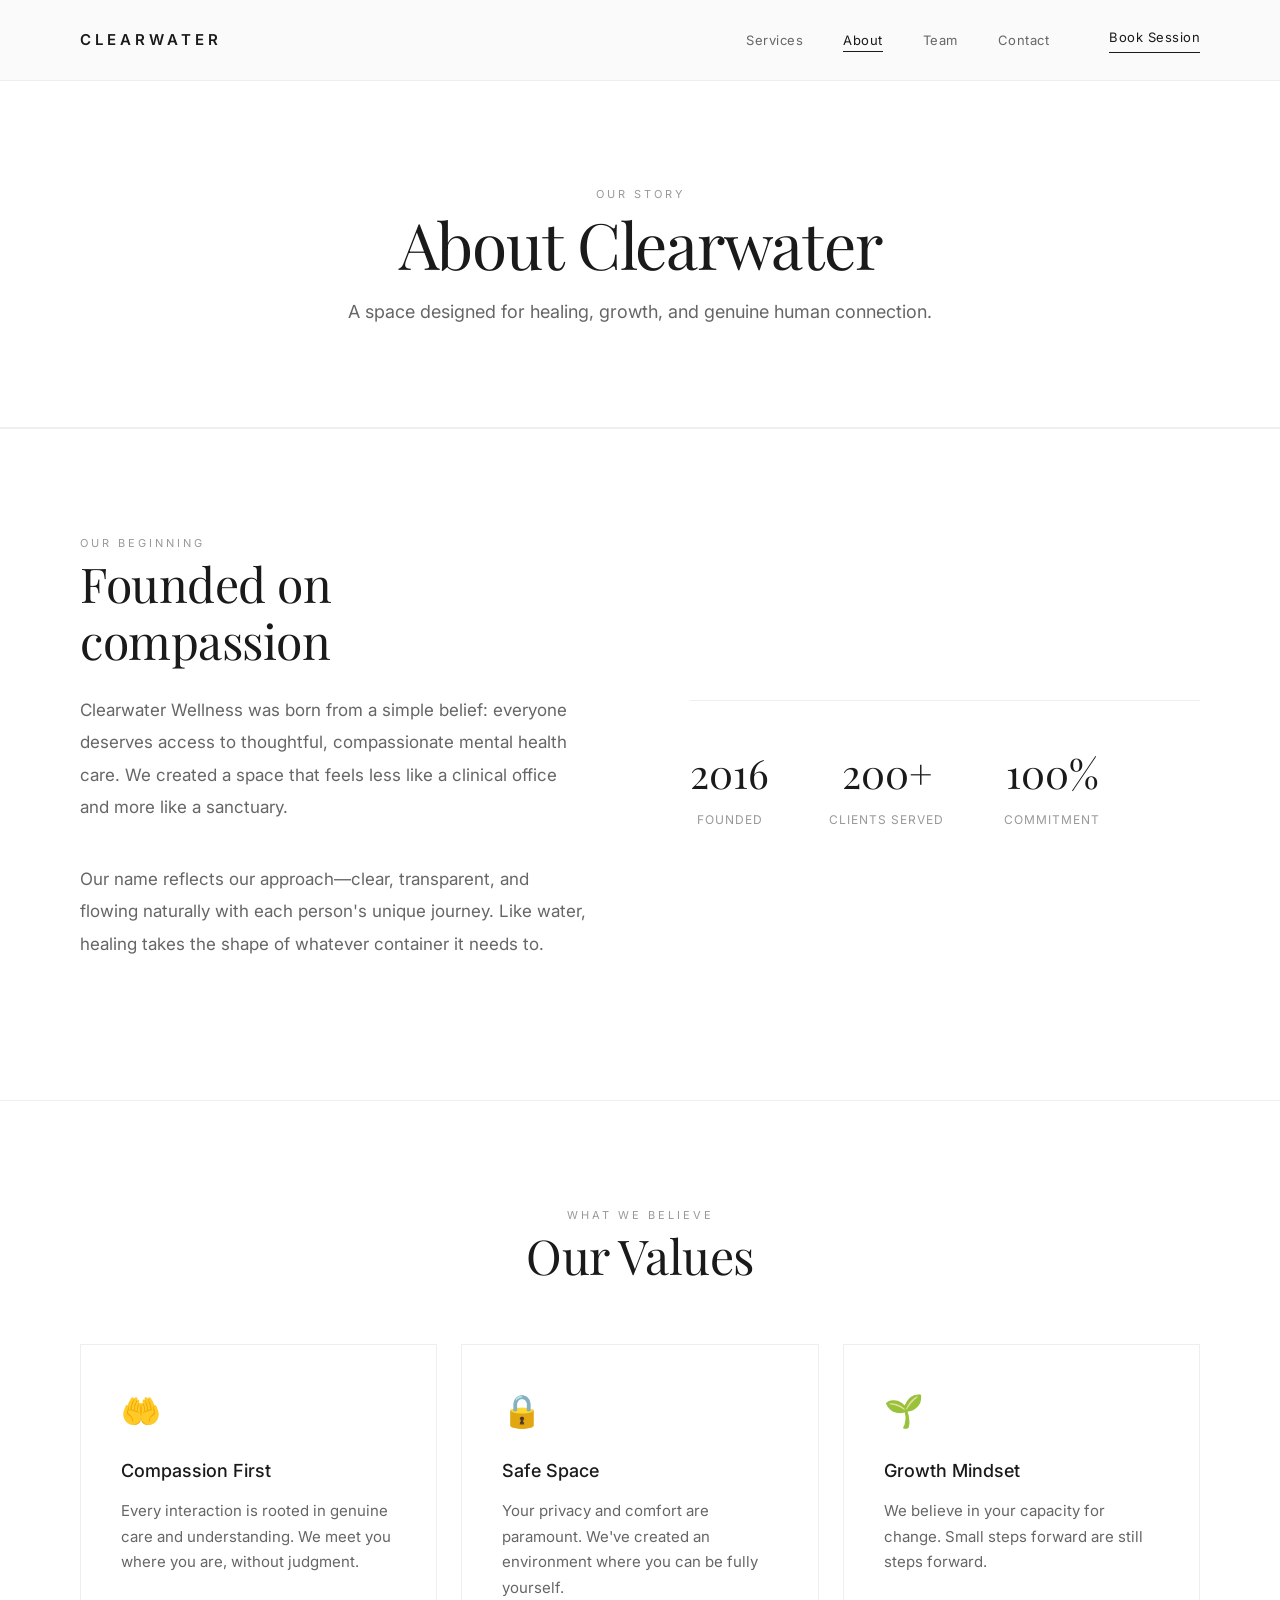
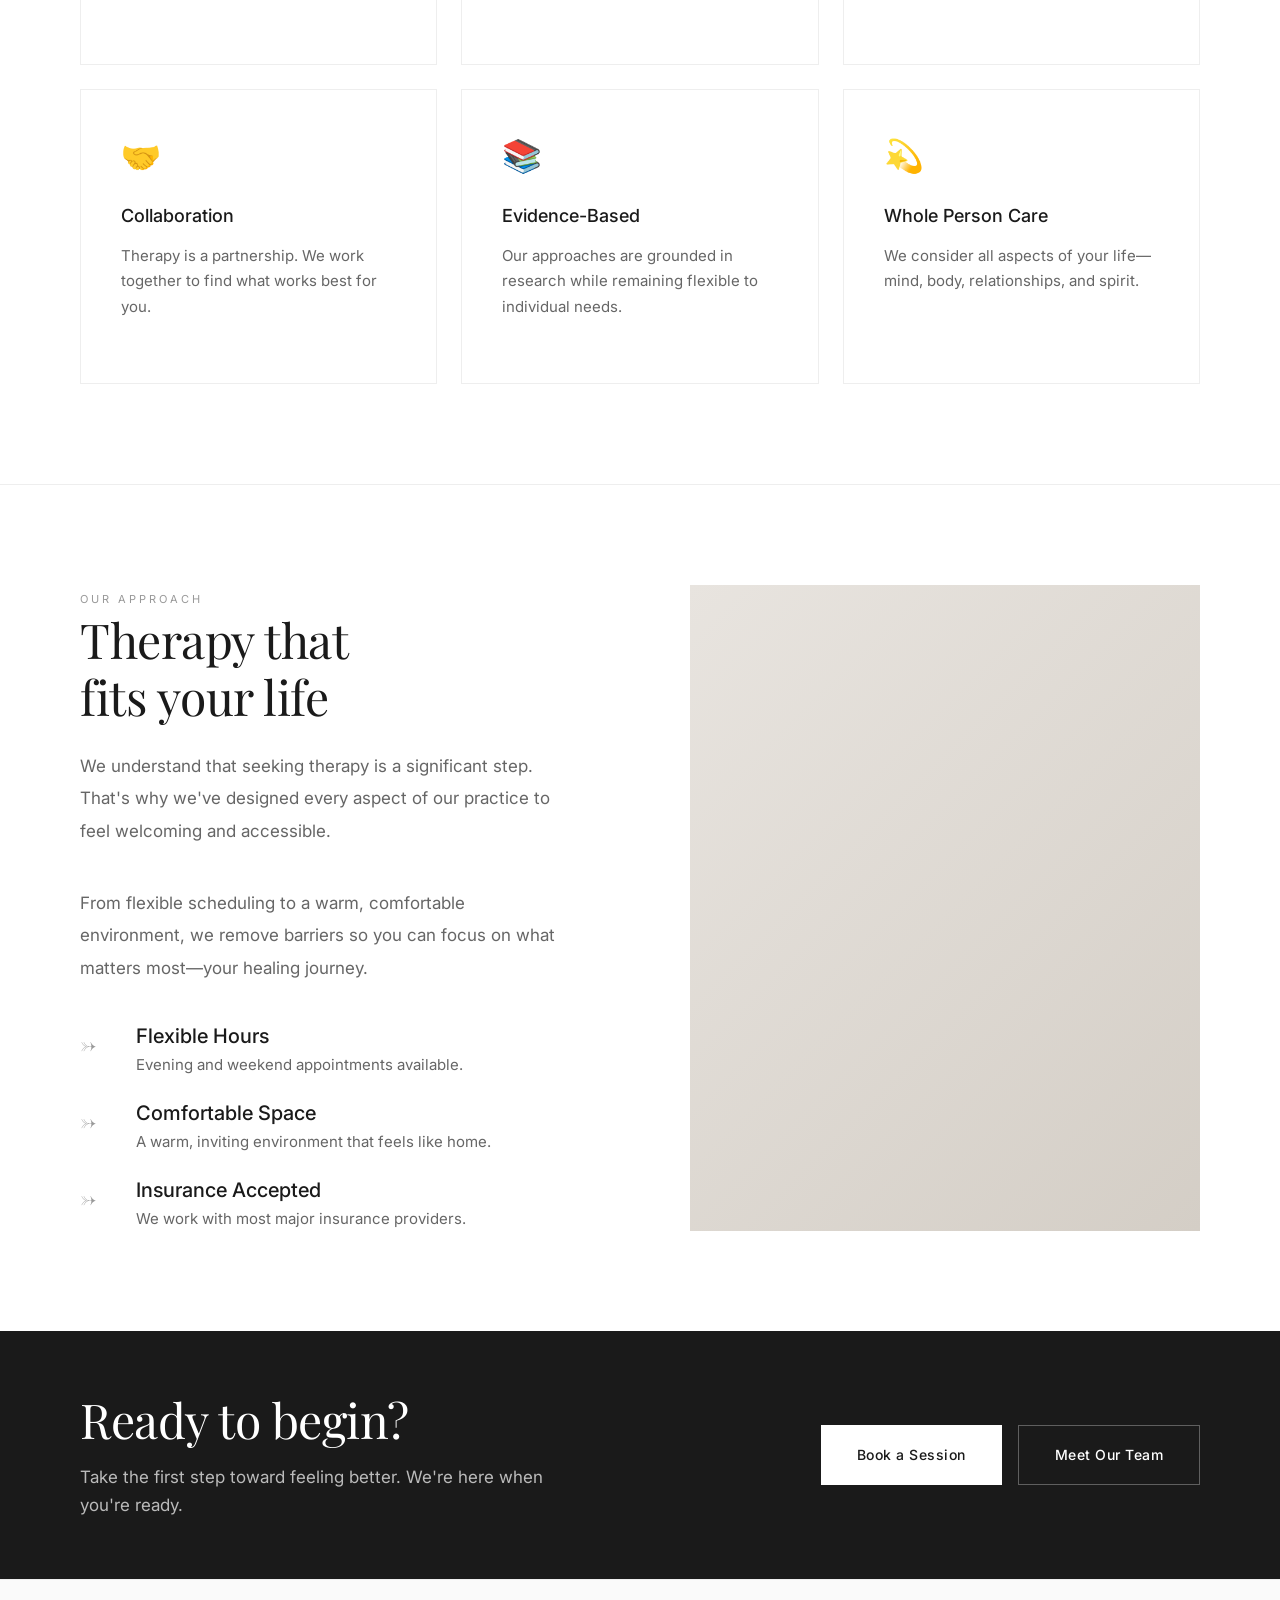
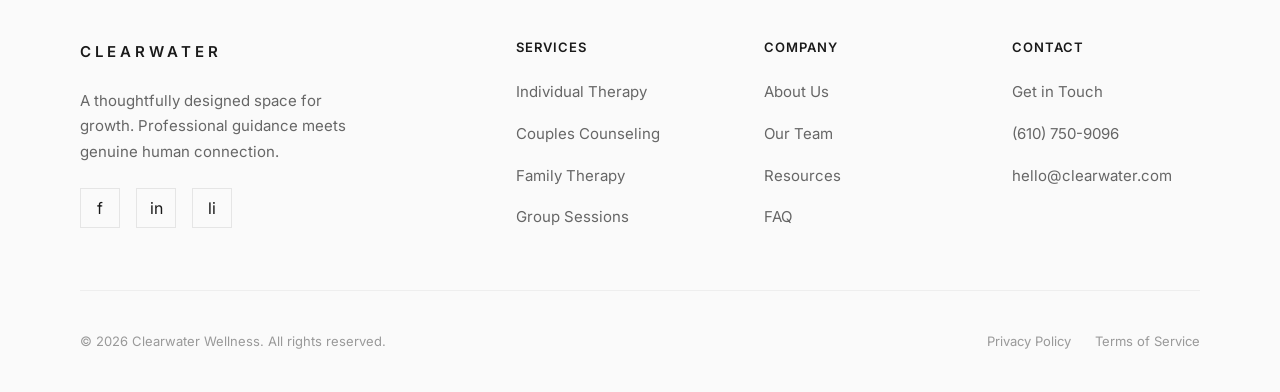
==== about.html @ aadef8de "Add files via upload" ====
<!DOCTYPE html>
<html lang="en">
<head>
  <meta charset="UTF-8">
  <meta name="viewport" content="width=device-width, initial-scale=1.0">
  <meta name="description" content="Learn about Clearwater Wellness - our philosophy, approach, and commitment to your wellbeing.">
  <title>About Us | Clearwater Wellness</title>
  
  <!-- Fonts -->
  <link rel="preconnect" href="https://fonts.googleapis.com">
  <link rel="preconnect" href="https://fonts.gstatic.com" crossorigin>
  <link href="https://fonts.googleapis.com/css2?family=Inter:wght@400;500;600&family=Playfair+Display:ital,wght@0,400;0,500;1,400&display=swap" rel="stylesheet">
  
  <!-- Styles -->
  <link rel="stylesheet" href="css/styles.css">
</head>
<body>
  <!-- Header -->
  <header class="header" id="header">
    <div class="container">
      <div class="header__inner">
        <a href="index.html" class="logo">Clearwater</a>
        
        <nav class="nav">
          <ul class="nav__list">
            <li><a href="services.html" class="nav__link">Services</a></li>
            <li><a href="about.html" class="nav__link nav__link--active">About</a></li>
            <li><a href="team.html" class="nav__link">Team</a></li>
            <li><a href="contact.html" class="nav__link">Contact</a></li>
          </ul>
          <a href="contact.html" class="nav__cta">Book Session</a>
        </nav>
        
        <button class="nav__toggle" id="navToggle" aria-label="Toggle menu">
          <span></span>
          <span></span>
          <span></span>
        </button>
      </div>
    </div>
  </header>

  <!-- Page Header -->
  <section class="page-header">
    <div class="container">
      <span class="page-header__tag">Our Story</span>
      <h1 class="page-header__title">About Clearwater</h1>
      <p class="page-header__text">A space designed for healing, growth, and genuine human connection.</p>
    </div>
  </section>

  <!-- Story Section -->
  <section class="intro section">
    <div class="container">
      <div class="intro__inner">
        <div class="intro__content">
          <span class="intro__tag">Our Beginning</span>
          <h2 class="intro__title">Founded on<br>compassion</h2>
          <p class="intro__text">Clearwater Wellness was born from a simple belief: everyone deserves access to thoughtful, compassionate mental health care. We created a space that feels less like a clinical office and more like a sanctuary.</p>
          <p class="intro__text">Our name reflects our approach—clear, transparent, and flowing naturally with each person's unique journey. Like water, healing takes the shape of whatever container it needs to.</p>
        </div>
        <div class="intro__stats">
          <div class="stat">
            <div class="stat__number">2016</div>
            <div class="stat__label">Founded</div>
          </div>
          <div class="stat">
            <div class="stat__number">200+</div>
            <div class="stat__label">Clients Served</div>
          </div>
          <div class="stat">
            <div class="stat__number">100%</div>
            <div class="stat__label">Commitment</div>
          </div>
        </div>
      </div>
    </div>
  </section>

  <!-- Values Section -->
  <section class="services section" style="background: white;">
    <div class="container">
      <div class="services__header">
        <span class="services__tag">What We Believe</span>
        <h2 class="services__title">Our Values</h2>
      </div>
      
      <div class="services__grid">
        <div class="service-card">
          <div class="service-card__icon">🤲</div>
          <h3 class="service-card__title">Compassion First</h3>
          <p class="service-card__text">Every interaction is rooted in genuine care and understanding. We meet you where you are, without judgment.</p>
        </div>
        
        <div class="service-card">
          <div class="service-card__icon">🔒</div>
          <h3 class="service-card__title">Safe Space</h3>
          <p class="service-card__text">Your privacy and comfort are paramount. We've created an environment where you can be fully yourself.</p>
        </div>
        
        <div class="service-card">
          <div class="service-card__icon">🌱</div>
          <h3 class="service-card__title">Growth Mindset</h3>
          <p class="service-card__text">We believe in your capacity for change. Small steps forward are still steps forward.</p>
        </div>
        
        <div class="service-card">
          <div class="service-card__icon">🤝</div>
          <h3 class="service-card__title">Collaboration</h3>
          <p class="service-card__text">Therapy is a partnership. We work together to find what works best for you.</p>
        </div>
        
        <div class="service-card">
          <div class="service-card__icon">📚</div>
          <h3 class="service-card__title">Evidence-Based</h3>
          <p class="service-card__text">Our approaches are grounded in research while remaining flexible to individual needs.</p>
        </div>
        
        <div class="service-card">
          <div class="service-card__icon">💫</div>
          <h3 class="service-card__title">Whole Person Care</h3>
          <p class="service-card__text">We consider all aspects of your life—mind, body, relationships, and spirit.</p>
        </div>
      </div>
    </div>
  </section>

  <!-- Approach Section -->
  <section class="approach section">
    <div class="container">
      <div class="approach__inner">
        <div class="approach__content">
          <span class="approach__tag">Our Approach</span>
          <h2 class="approach__title">Therapy that<br>fits your life</h2>
          <p class="approach__text">We understand that seeking therapy is a significant step. That's why we've designed every aspect of our practice to feel welcoming and accessible.</p>
          <p class="approach__text">From flexible scheduling to a warm, comfortable environment, we remove barriers so you can focus on what matters most—your healing journey.</p>
          
          <div class="approach__list">
            <div class="approach__item">
              <span class="approach__item-number">→</span>
              <div class="approach__item-content">
                <h4>Flexible Hours</h4>
                <p>Evening and weekend appointments available.</p>
              </div>
            </div>
            <div class="approach__item">
              <span class="approach__item-number">→</span>
              <div class="approach__item-content">
                <h4>Comfortable Space</h4>
                <p>A warm, inviting environment that feels like home.</p>
              </div>
            </div>
            <div class="approach__item">
              <span class="approach__item-number">→</span>
              <div class="approach__item-content">
                <h4>Insurance Accepted</h4>
                <p>We work with most major insurance providers.</p>
              </div>
            </div>
          </div>
        </div>
        <div class="approach__image"></div>
      </div>
    </div>
  </section>

  <!-- CTA Section -->
  <section class="cta section--sm">
    <div class="container">
      <div class="cta__inner">
        <div class="cta__content">
          <h2 class="cta__title">Ready to begin?</h2>
          <p class="cta__text">Take the first step toward feeling better. We're here when you're ready.</p>
        </div>
        <div class="cta__buttons">
          <a href="contact.html" class="btn btn--primary">Book a Session</a>
          <a href="team.html" class="btn btn--outline">Meet Our Team</a>
        </div>
      </div>
    </div>
  </section>

  <!-- Footer -->
  <footer class="footer">
    <div class="container">
      <div class="footer__inner">
        <div class="footer__brand">
          <div class="footer__logo">Clearwater</div>
          <p class="footer__desc">A thoughtfully designed space for growth. Professional guidance meets genuine human connection.</p>
          <div class="footer__social">
            <a href="#" aria-label="Facebook">f</a>
            <a href="#" aria-label="Instagram">in</a>
            <a href="#" aria-label="LinkedIn">li</a>
          </div>
        </div>
        
        <div class="footer__col">
          <h4>Services</h4>
          <ul class="footer__links">
            <li><a href="services.html">Individual Therapy</a></li>
            <li><a href="services.html">Couples Counseling</a></li>
            <li><a href="services.html">Family Therapy</a></li>
            <li><a href="services.html">Group Sessions</a></li>
          </ul>
        </div>
        
        <div class="footer__col">
          <h4>Company</h4>
          <ul class="footer__links">
            <li><a href="about.html">About Us</a></li>
            <li><a href="team.html">Our Team</a></li>
            <li><a href="#">Resources</a></li>
            <li><a href="#">FAQ</a></li>
          </ul>
        </div>
        
        <div class="footer__col">
          <h4>Contact</h4>
          <ul class="footer__links">
            <li><a href="contact.html">Get in Touch</a></li>
            <li><a href="tel:6107509096">(610) 750-9096</a></li>
            <li><a href="mailto:hello@clearwater.com">hello@clearwater.com</a></li>
          </ul>
        </div>
      </div>
      
      <div class="footer__bottom">
        <p class="footer__copy">&copy; 2026 Clearwater Wellness. All rights reserved.</p>
        <div class="footer__legal">
          <a href="#">Privacy Policy</a>
          <a href="#">Terms of Service</a>
        </div>
      </div>
    </div>
  </footer>

  <script src="js/main.js"></script>
</body>
</html>
---- css/styles.css ----
/* =============================================
   CLEARWATER WELLNESS - Minimal Editorial Theme
   ============================================= */

/* CSS Variables */
:root {
  --color-bg: #fafafa;
  --color-bg-alt: #f5f5f5;
  --color-text: #1a1a1a;
  --color-text-light: #666666;
  --color-text-muted: #999999;
  --color-accent: #1a1a1a;
  --color-border: #e5e5e5;
  --color-border-light: #eeeeee;
  
  --font-primary: 'Inter', system-ui, -apple-system, sans-serif;
  --font-display: 'Playfair Display', Georgia, serif;
  
  --spacing-xs: 8px;
  --spacing-sm: 16px;
  --spacing-md: 24px;
  --spacing-lg: 40px;
  --spacing-xl: 60px;
  --spacing-2xl: 100px;
  
  --max-width: 1200px;
  --transition: 0.3s ease;
}

/* Reset & Base */
*, *::before, *::after {
  margin: 0;
  padding: 0;
  box-sizing: border-box;
}

html {
  scroll-behavior: smooth;
  font-size: 16px;
}

body {
  font-family: var(--font-primary);
  background-color: var(--color-bg);
  color: var(--color-text);
  line-height: 1.6;
  -webkit-font-smoothing: antialiased;
  -moz-osx-font-smoothing: grayscale;
}

img {
  max-width: 100%;
  height: auto;
  display: block;
}

a {
  color: inherit;
  text-decoration: none;
}

button {
  font-family: inherit;
  cursor: pointer;
  border: none;
  background: none;
}

ul, ol {
  list-style: none;
}

/* Typography */
h1, h2, h3, h4, h5, h6 {
  font-family: var(--font-display);
  font-weight: 400;
  line-height: 1.2;
}

h1 {
  font-size: clamp(2.5rem, 5vw, 4rem);
  letter-spacing: -0.02em;
}

h2 {
  font-size: clamp(2rem, 4vw, 3rem);
  letter-spacing: -0.01em;
}

h3 {
  font-size: clamp(1.5rem, 3vw, 2rem);
}

h4 {
  font-size: 1.25rem;
}

p {
  color: var(--color-text-light);
}

.text-muted {
  color: var(--color-text-muted);
}

.text-accent {
  font-style: italic;
}

/* Layout */
.container {
  width: 100%;
  max-width: var(--max-width);
  margin: 0 auto;
  padding: 0 var(--spacing-lg);
}

.section {
  padding: var(--spacing-2xl) 0;
}

.section--sm {
  padding: var(--spacing-xl) 0;
}

/* =============================================
   HEADER & NAVIGATION
   ============================================= */
.header {
  position: fixed;
  top: 0;
  left: 0;
  right: 0;
  z-index: 1000;
  background: var(--color-bg);
  border-bottom: 1px solid var(--color-border-light);
  transition: var(--transition);
}

.header--scrolled {
  box-shadow: 0 2px 20px rgba(0, 0, 0, 0.05);
}

.header__inner {
  display: flex;
  align-items: center;
  justify-content: space-between;
  height: 80px;
}

.logo {
  font-size: 15px;
  font-weight: 600;
  letter-spacing: 4px;
  text-transform: uppercase;
  color: var(--color-text);
}

.nav {
  display: flex;
  align-items: center;
  gap: var(--spacing-xl);
}

.nav__list {
  display: flex;
  gap: var(--spacing-lg);
}

.nav__link {
  font-size: 13px;
  color: var(--color-text-light);
  letter-spacing: 0.5px;
  transition: var(--transition);
  position: relative;
}

.nav__link::after {
  content: '';
  position: absolute;
  bottom: -4px;
  left: 0;
  width: 0;
  height: 1px;
  background: var(--color-text);
  transition: var(--transition);
}

.nav__link:hover,
.nav__link--active {
  color: var(--color-text);
}

.nav__link:hover::after,
.nav__link--active::after {
  width: 100%;
}

.nav__cta {
  font-size: 13px;
  color: var(--color-text);
  letter-spacing: 0.5px;
  padding-bottom: 4px;
  border-bottom: 1px solid var(--color-text);
  transition: var(--transition);
}

.nav__cta:hover {
  opacity: 0.7;
}

/* Mobile Menu Toggle */
.nav__toggle {
  display: none;
  flex-direction: column;
  gap: 5px;
  padding: 10px;
  margin-right: -10px;
}

.nav__toggle span {
  width: 24px;
  height: 1.5px;
  background: var(--color-text);
  transition: var(--transition);
}

/* =============================================
   HERO SECTION
   ============================================= */
.hero {
  min-height: 100vh;
  display: flex;
  align-items: center;
  padding-top: 80px;
}

.hero__inner {
  display: grid;
  grid-template-columns: 1fr 1fr;
  gap: var(--spacing-xl);
  align-items: center;
}

.hero__content {
  max-width: 540px;
}

.hero__tag {
  display: inline-block;
  font-size: 11px;
  letter-spacing: 3px;
  color: var(--color-text-muted);
  text-transform: uppercase;
  margin-bottom: var(--spacing-md);
}

.hero__title {
  margin-bottom: var(--spacing-md);
}

.hero__text {
  font-size: 17px;
  line-height: 1.8;
  margin-bottom: var(--spacing-lg);
}

.hero__cta {
  display: inline-flex;
  align-items: center;
  gap: 15px;
  font-size: 14px;
  color: var(--color-text);
  letter-spacing: 0.5px;
  transition: var(--transition);
}

.hero__cta:hover {
  gap: 20px;
}

.hero__cta-arrow {
  width: 50px;
  height: 50px;
  border: 1px solid var(--color-border);
  border-radius: 50%;
  display: flex;
  align-items: center;
  justify-content: center;
  font-size: 18px;
  transition: var(--transition);
}

.hero__cta:hover .hero__cta-arrow {
  background: var(--color-text);
  color: white;
  border-color: var(--color-text);
}

.hero__image {
  position: relative;
  height: 600px;
  background: linear-gradient(135deg, #e8e4df 0%, #d4cec6 100%);
  overflow: hidden;
}

.hero__image img {
  width: 100%;
  height: 100%;
  object-fit: cover;
}

.hero__image-placeholder {
  width: 100%;
  height: 100%;
  display: flex;
  align-items: center;
  justify-content: center;
  color: var(--color-text-muted);
  font-size: 14px;
}

/* =============================================
   INTRO SECTION
   ============================================= */
.intro {
  background: white;
  border-top: 1px solid var(--color-border-light);
  border-bottom: 1px solid var(--color-border-light);
}

.intro__inner {
  display: grid;
  grid-template-columns: 1fr 1fr;
  gap: var(--spacing-2xl);
  align-items: center;
}

.intro__tag {
  font-size: 11px;
  letter-spacing: 3px;
  color: var(--color-text-muted);
  text-transform: uppercase;
  margin-bottom: var(--spacing-md);
}

.intro__title {
  margin-bottom: var(--spacing-md);
}

.intro__text {
  font-size: 17px;
  line-height: 1.9;
  margin-bottom: var(--spacing-lg);
}

.intro__stats {
  display: flex;
  gap: var(--spacing-xl);
  padding-top: var(--spacing-lg);
  border-top: 1px solid var(--color-border-light);
}

.stat {
  text-align: center;
}

.stat__number {
  font-family: var(--font-display);
  font-size: 2.5rem;
  color: var(--color-text);
  margin-bottom: 5px;
}

.stat__label {
  font-size: 12px;
  color: var(--color-text-muted);
  letter-spacing: 1px;
  text-transform: uppercase;
}

/* =============================================
   SERVICES SECTION
   ============================================= */
.services {
  background: var(--color-bg);
}

.services__header {
  text-align: center;
  max-width: 600px;
  margin: 0 auto var(--spacing-xl);
}

.services__tag {
  font-size: 11px;
  letter-spacing: 3px;
  color: var(--color-text-muted);
  text-transform: uppercase;
  margin-bottom: var(--spacing-sm);
}

.services__title {
  margin-bottom: var(--spacing-sm);
}

.services__grid {
  display: grid;
  grid-template-columns: repeat(3, 1fr);
  gap: var(--spacing-md);
}

.service-card {
  background: white;
  padding: var(--spacing-lg);
  border: 1px solid var(--color-border-light);
  transition: var(--transition);
}

.service-card:hover {
  border-color: var(--color-text);
}

.service-card__icon {
  font-size: 2rem;
  margin-bottom: var(--spacing-md);
}

.service-card__title {
  font-family: var(--font-primary);
  font-size: 18px;
  font-weight: 500;
  margin-bottom: var(--spacing-sm);
}

.service-card__text {
  font-size: 15px;
  line-height: 1.7;
  margin-bottom: var(--spacing-md);
}

.service-card__link {
  font-size: 13px;
  color: var(--color-text);
  letter-spacing: 0.5px;
  display: inline-flex;
  align-items: center;
  gap: 8px;
  transition: var(--transition);
}

.service-card__link:hover {
  gap: 12px;
}

/* =============================================
   APPROACH SECTION
   ============================================= */
.approach {
  background: white;
  border-top: 1px solid var(--color-border-light);
}

.approach__inner {
  display: grid;
  grid-template-columns: 1fr 1fr;
  gap: var(--spacing-2xl);
}

.approach__content {
  max-width: 480px;
}

.approach__tag {
  font-size: 11px;
  letter-spacing: 3px;
  color: var(--color-text-muted);
  text-transform: uppercase;
  margin-bottom: var(--spacing-md);
}

.approach__title {
  margin-bottom: var(--spacing-md);
}

.approach__text {
  font-size: 17px;
  line-height: 1.9;
  margin-bottom: var(--spacing-lg);
}

.approach__list {
  display: flex;
  flex-direction: column;
  gap: var(--spacing-md);
}

.approach__item {
  display: flex;
  align-items: flex-start;
  gap: var(--spacing-sm);
}

.approach__item-number {
  font-family: var(--font-display);
  font-size: 1.5rem;
  color: var(--color-text-muted);
  min-width: 40px;
}

.approach__item-content h4 {
  font-family: var(--font-primary);
  font-weight: 500;
  margin-bottom: 5px;
}

.approach__item-content p {
  font-size: 15px;
}

.approach__image {
  background: linear-gradient(135deg, #e8e4df 0%, #d4cec6 100%);
  min-height: 500px;
}

/* =============================================
   CTA SECTION
   ============================================= */
.cta {
  background: var(--color-text);
  color: white;
}

.cta__inner {
  display: flex;
  align-items: center;
  justify-content: space-between;
  gap: var(--spacing-xl);
}

.cta__content {
  max-width: 500px;
}

.cta__title {
  color: white;
  margin-bottom: var(--spacing-sm);
}

.cta__text {
  color: rgba(255, 255, 255, 0.7);
  font-size: 17px;
}

.cta__buttons {
  display: flex;
  gap: var(--spacing-sm);
}

.btn {
  display: inline-flex;
  align-items: center;
  justify-content: center;
  padding: 18px 36px;
  font-size: 14px;
  font-weight: 500;
  letter-spacing: 0.5px;
  border-radius: 0;
  transition: var(--transition);
}

.btn--primary {
  background: white;
  color: var(--color-text);
}

.btn--primary:hover {
  background: rgba(255, 255, 255, 0.9);
}

.btn--outline {
  background: transparent;
  color: white;
  border: 1px solid rgba(255, 255, 255, 0.3);
}

.btn--outline:hover {
  border-color: white;
}

/* =============================================
   FOOTER
   ============================================= */
.footer {
  background: var(--color-bg);
  border-top: 1px solid var(--color-border-light);
  padding: var(--spacing-xl) 0 var(--spacing-lg);
}

.footer__inner {
  display: grid;
  grid-template-columns: 2fr 1fr 1fr 1fr;
  gap: var(--spacing-xl);
  margin-bottom: var(--spacing-xl);
}

.footer__brand {
  max-width: 280px;
}

.footer__logo {
  font-size: 15px;
  font-weight: 600;
  letter-spacing: 4px;
  text-transform: uppercase;
  margin-bottom: var(--spacing-md);
}

.footer__desc {
  font-size: 15px;
  line-height: 1.7;
  margin-bottom: var(--spacing-md);
}

.footer__social {
  display: flex;
  gap: var(--spacing-sm);
}

.footer__social a {
  width: 40px;
  height: 40px;
  border: 1px solid var(--color-border);
  display: flex;
  align-items: center;
  justify-content: center;
  transition: var(--transition);
}

.footer__social a:hover {
  background: var(--color-text);
  color: white;
  border-color: var(--color-text);
}

.footer__col h4 {
  font-family: var(--font-primary);
  font-size: 13px;
  font-weight: 600;
  letter-spacing: 1px;
  text-transform: uppercase;
  margin-bottom: var(--spacing-md);
}

.footer__links {
  display: flex;
  flex-direction: column;
  gap: var(--spacing-sm);
}

.footer__links a {
  font-size: 15px;
  color: var(--color-text-light);
  transition: var(--transition);
}

.footer__links a:hover {
  color: var(--color-text);
}

.footer__bottom {
  display: flex;
  justify-content: space-between;
  align-items: center;
  padding-top: var(--spacing-lg);
  border-top: 1px solid var(--color-border-light);
}

.footer__copy {
  font-size: 13px;
  color: var(--color-text-muted);
}

.footer__legal {
  display: flex;
  gap: var(--spacing-md);
}

.footer__legal a {
  font-size: 13px;
  color: var(--color-text-muted);
  transition: var(--transition);
}

.footer__legal a:hover {
  color: var(--color-text);
}

/* =============================================
   PAGE HEADERS
   ============================================= */
.page-header {
  padding: 180px 0 var(--spacing-2xl);
  text-align: center;
  background: white;
  border-bottom: 1px solid var(--color-border-light);
}

.page-header__tag {
  font-size: 11px;
  letter-spacing: 3px;
  color: var(--color-text-muted);
  text-transform: uppercase;
  margin-bottom: var(--spacing-sm);
}

.page-header__title {
  margin-bottom: var(--spacing-sm);
}

.page-header__text {
  font-size: 18px;
  max-width: 600px;
  margin: 0 auto;
}

/* =============================================
   TEAM GRID
   ============================================= */
.team-grid {
  display: grid;
  grid-template-columns: repeat(3, 1fr);
  gap: var(--spacing-lg);
}

.team-card {
  text-align: center;
}

.team-card__image {
  aspect-ratio: 3/4;
  background: linear-gradient(135deg, #e8e4df 0%, #d4cec6 100%);
  margin-bottom: var(--spacing-md);
  overflow: hidden;
}

.team-card__image img {
  width: 100%;
  height: 100%;
  object-fit: cover;
}

.team-card__name {
  font-family: var(--font-display);
  font-size: 1.5rem;
  margin-bottom: 5px;
}

.team-card__role {
  font-size: 14px;
  color: var(--color-text-muted);
  margin-bottom: var(--spacing-sm);
}

.team-card__text {
  font-size: 15px;
  line-height: 1.7;
}

/* =============================================
   CONTACT FORM
   ============================================= */
.contact-grid {
  display: grid;
  grid-template-columns: 1fr 1fr;
  gap: var(--spacing-2xl);
}

.contact-info {
  padding-right: var(--spacing-xl);
}

.contact-info__title {
  margin-bottom: var(--spacing-md);
}

.contact-info__text {
  font-size: 17px;
  line-height: 1.8;
  margin-bottom: var(--spacing-xl);
}

.contact-info__item {
  display: flex;
  align-items: flex-start;
  gap: var(--spacing-sm);
  margin-bottom: var(--spacing-md);
}

.contact-info__icon {
  font-size: 1.25rem;
  min-width: 30px;
}

.contact-info__content h4 {
  font-family: var(--font-primary);
  font-weight: 500;
  margin-bottom: 3px;
}

.contact-info__content p {
  font-size: 15px;
}

.contact-form {
  background: white;
  padding: var(--spacing-xl);
  border: 1px solid var(--color-border-light);
}

.form-group {
  margin-bottom: var(--spacing-md);
}

.form-group label {
  display: block;
  font-size: 13px;
  font-weight: 500;
  letter-spacing: 0.5px;
  margin-bottom: var(--spacing-xs);
}

.form-group input,
.form-group textarea,
.form-group select {
  width: 100%;
  padding: 15px;
  font-family: inherit;
  font-size: 15px;
  border: 1px solid var(--color-border);
  background: var(--color-bg);
  transition: var(--transition);
}

.form-group input:focus,
.form-group textarea:focus,
.form-group select:focus {
  outline: none;
  border-color: var(--color-text);
}

.form-group textarea {
  min-height: 150px;
  resize: vertical;
}

.form-submit {
  width: 100%;
  padding: 18px;
  background: var(--color-text);
  color: white;
  font-size: 14px;
  font-weight: 500;
  letter-spacing: 0.5px;
  border: none;
  cursor: pointer;
  transition: var(--transition);
}

.form-submit:hover {
  opacity: 0.9;
}

/* =============================================
   RESPONSIVE
   ============================================= */
@media (max-width: 1024px) {
  .hero__inner {
    grid-template-columns: 1fr;
    gap: var(--spacing-xl);
  }
  
  .hero__image {
    height: 400px;
  }
  
  .intro__inner,
  .approach__inner,
  .contact-grid {
    grid-template-columns: 1fr;
    gap: var(--spacing-xl);
  }
  
  .services__grid {
    grid-template-columns: repeat(2, 1fr);
  }
  
  .team-grid {
    grid-template-columns: repeat(2, 1fr);
  }
  
  .footer__inner {
    grid-template-columns: 1fr 1fr;
    gap: var(--spacing-lg);
  }
}

@media (max-width: 768px) {
  :root {
    --spacing-xl: 40px;
    --spacing-2xl: 60px;
  }
  
  .nav__list,
  .nav__cta {
    display: none;
  }
  
  .nav__toggle {
    display: flex;
  }
  
  .hero {
    min-height: auto;
    padding: 120px 0 var(--spacing-xl);
  }
  
  .services__grid,
  .team-grid {
    grid-template-columns: 1fr;
  }
  
  .cta__inner {
    flex-direction: column;
    text-align: center;
  }
  
  .footer__inner {
    grid-template-columns: 1fr;
  }
  
  .footer__bottom {
    flex-direction: column;
    gap: var(--spacing-sm);
    text-align: center;
  }
}

/* =============================================
   ANIMATIONS
   ============================================= */
@keyframes fadeInUp {
  from {
    opacity: 0;
    transform: translateY(30px);
  }
  to {
    opacity: 1;
    transform: translateY(0);
  }
}

.animate-in {
  animation: fadeInUp 0.6s ease forwards;
}

.animate-delay-1 { animation-delay: 0.1s; }
.animate-delay-2 { animation-delay: 0.2s; }
.animate-delay-3 { animation-delay: 0.3s; }
.animate-delay-4 { animation-delay: 0.4s; }
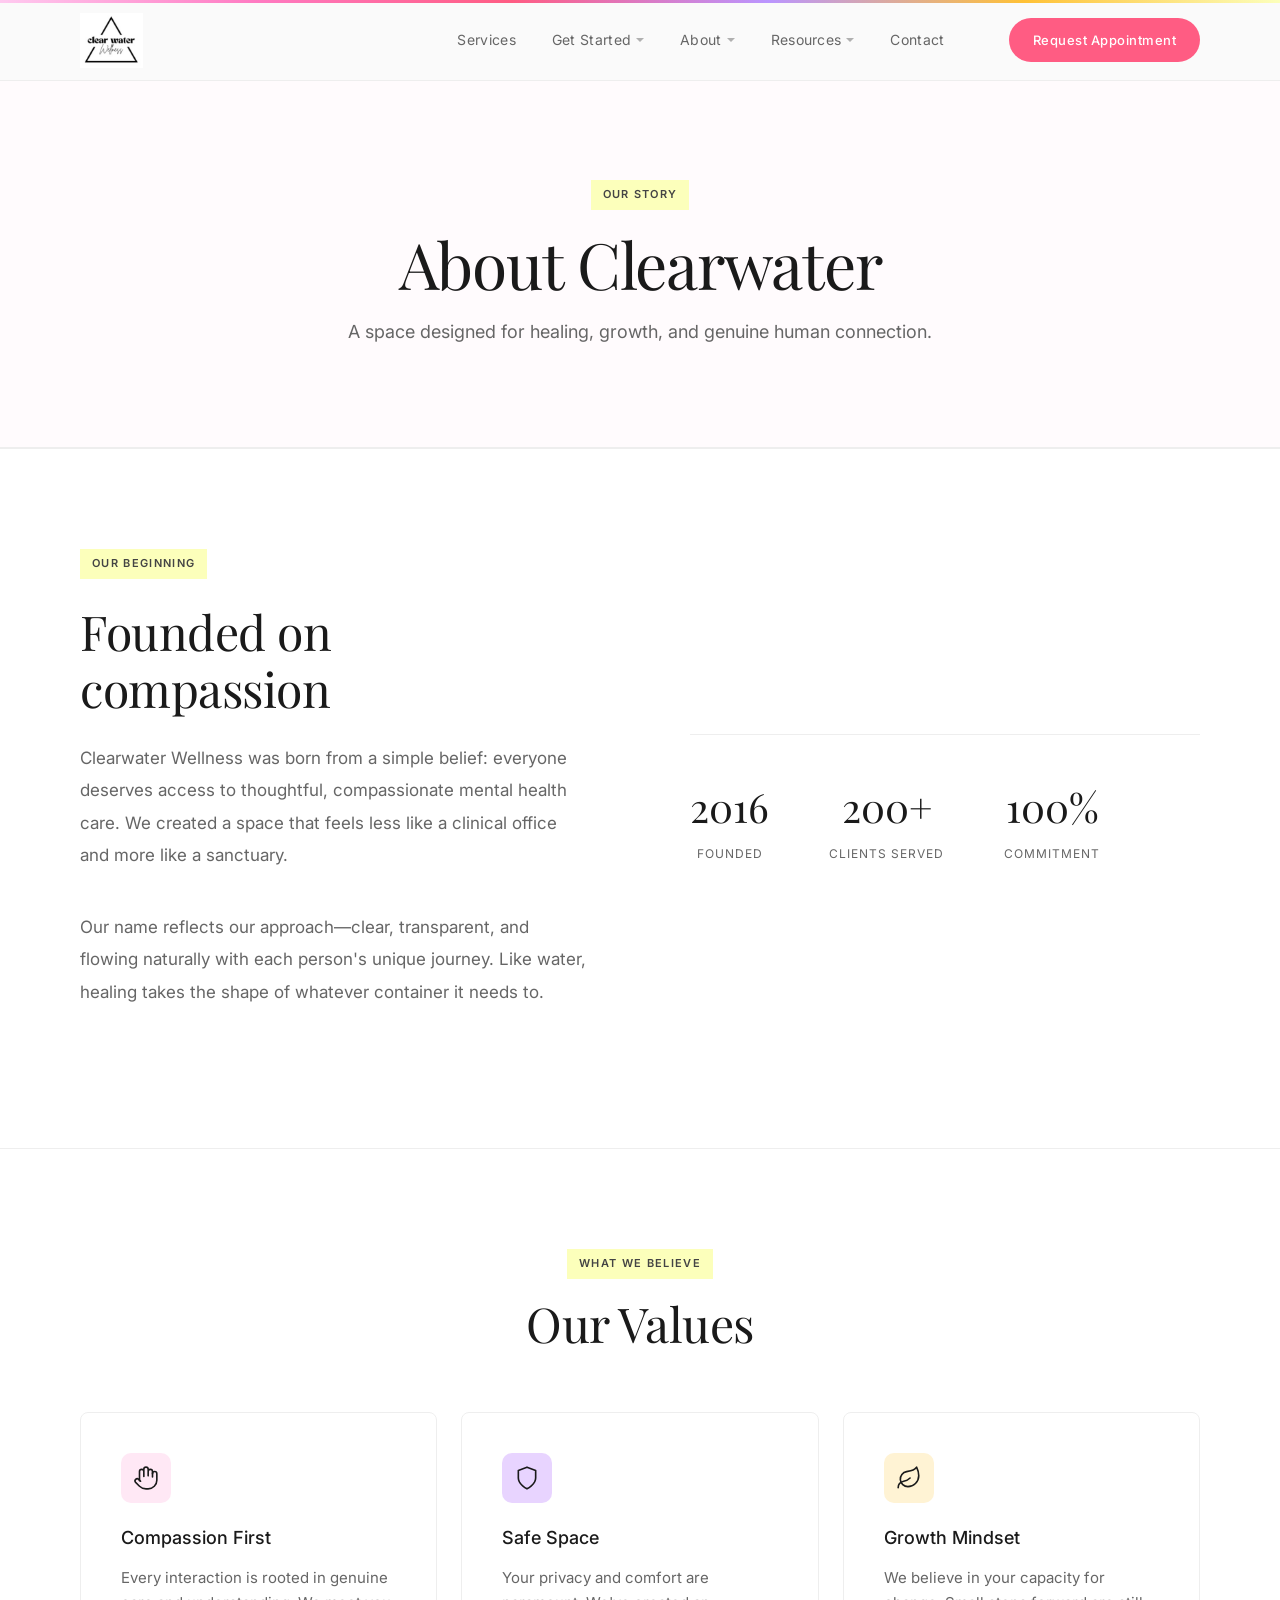
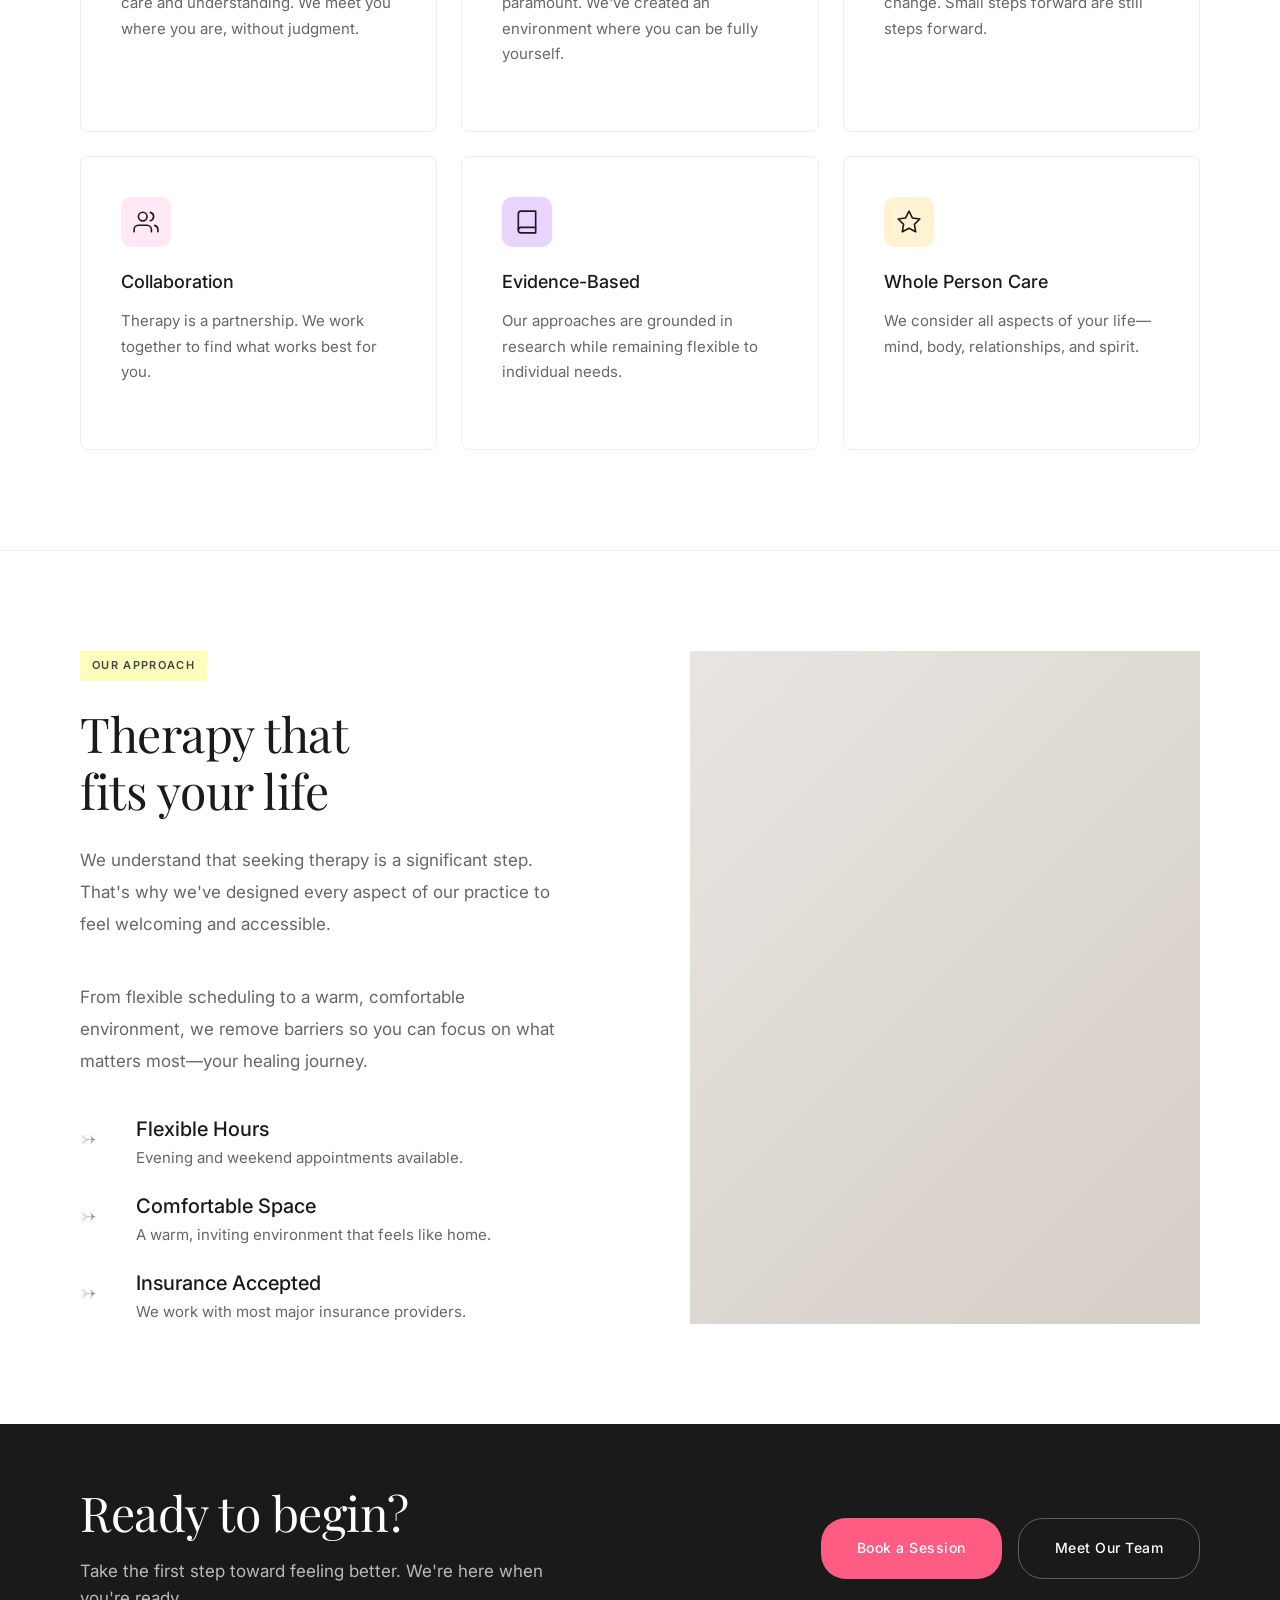
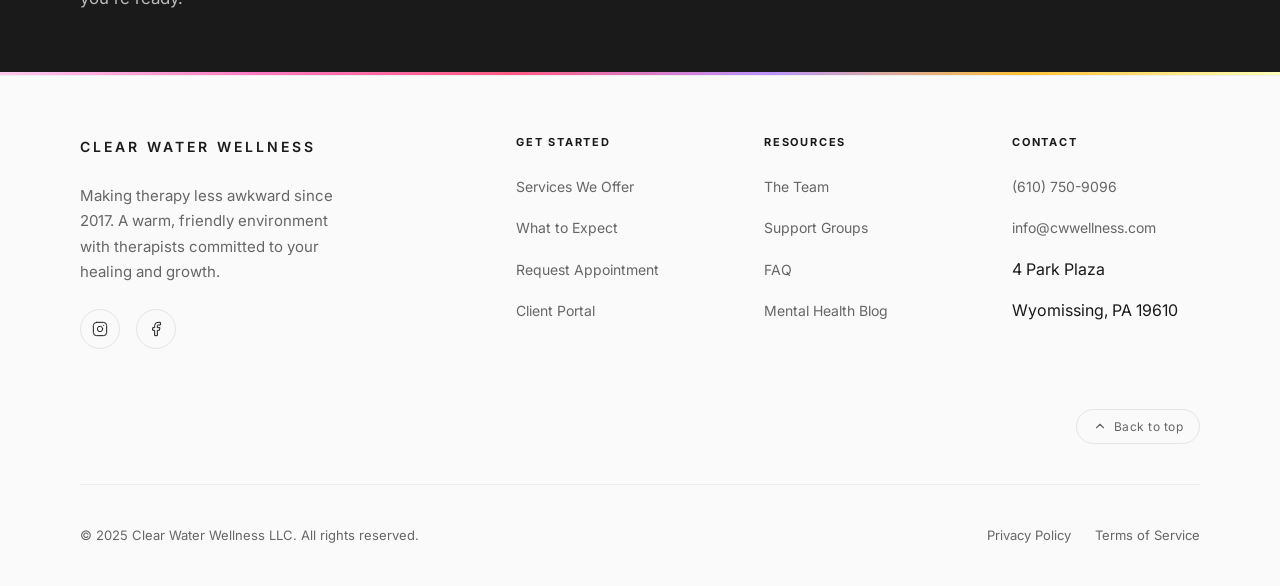
==== commit d261ca94: "Implement comprehensive design & visual enhancements across all pages - Replace all emoji icons with" ====
--- a/about.html
+++ b/about.html
@@ -3,8 +3,14 @@
 <head>
   <meta charset="UTF-8">
   <meta name="viewport" content="width=device-width, initial-scale=1.0">
-  <meta name="description" content="Learn about Clearwater Wellness - our philosophy, approach, and commitment to your wellbeing.">
-  <title>About Us | Clearwater Wellness</title>
+  <meta name="description" content="Learn about Clear Water Wellness LLC — our story, philosophy, and commitment to making therapy accessible in Wyomissing, PA since 2017.">
+  <!-- Open Graph -->
+  <meta property="og:title" content="About Us | Clear Water Wellness LLC">
+  <meta property="og:description" content="Learn about Clear Water Wellness LLC — our story, philosophy, and commitment to making therapy accessible in Wyomissing, PA since 2017.">
+  <meta property="og:type" content="website">
+  <meta property="og:url" content="https://www.cwwellness.com/about.html">
+  <meta property="og:image" content="https://www.cwwellness.com/images/logo.jpeg">
+  <title>About Us | Clear Water Wellness LLC</title>
   
   <!-- Fonts -->
   <link rel="preconnect" href="https://fonts.googleapis.com">
@@ -19,19 +25,45 @@
   <header class="header" id="header">
     <div class="container">
       <div class="header__inner">
-        <a href="index.html" class="logo">Clearwater</a>
-        
-        <nav class="nav">
+        <a href="index.html" class="logo">
+          <img src="images/logo.jpeg" alt="Clear Water Wellness Logo" class="logo__image">
+        </a>
+
+        <nav class="nav" aria-label="Main navigation">
           <ul class="nav__list">
-            <li><a href="services.html" class="nav__link">Services</a></li>
-            <li><a href="about.html" class="nav__link nav__link--active">About</a></li>
-            <li><a href="team.html" class="nav__link">Team</a></li>
-            <li><a href="contact.html" class="nav__link">Contact</a></li>
-          </ul>
-          <a href="contact.html" class="nav__cta">Book Session</a>
+            <li class="nav__item">
+              <a href="services.html" class="nav__link">Services</a>
+            </li>
+            <li class="nav__item">
+              <a href="#" class="nav__link nav__link--dropdown" aria-haspopup="true">Get Started</a>
+              <div class="nav__dropdown">
+                <a href="what-to-expect.html" class="nav__dropdown-link">What to Expect</a>
+                <a href="rates-insurance.html" class="nav__dropdown-link">Rates &amp; Insurance</a>
+                <a href="faq.html" class="nav__dropdown-link">FAQ</a>
+              </div>
+            </li>
+            <li class="nav__item">
+              <a href="#" class="nav__link nav__link--dropdown" aria-haspopup="true">About</a>
+              <div class="nav__dropdown">
+                <a href="team.html" class="nav__dropdown-link">The Team</a>
+                <a href="support-groups.html" class="nav__dropdown-link">Support Groups</a>
+              </div>
+            </li>
+            <li class="nav__item">
+              <a href="#" class="nav__link nav__link--dropdown" aria-haspopup="true">Resources</a>
+              <div class="nav__dropdown">
+                <a href="blog.html" class="nav__dropdown-link">Blog</a>
+                <a href="resources.html" class="nav__dropdown-link">Crisis Resources</a>
+              </div>
+            </li>
+            <li class="nav__item">
+              <a href="contact.html" class="nav__link">Contact</a>
+            </li>
+          </ul>
+          <a href="contact.html" class="nav__cta">Request Appointment</a>
         </nav>
-        
-        <button class="nav__toggle" id="navToggle" aria-label="Toggle menu">
+
+        <button class="nav__toggle" id="navToggle" aria-label="Toggle menu" aria-expanded="false">
           <span></span>
           <span></span>
           <span></span>
@@ -87,37 +119,37 @@
       
       <div class="services__grid">
         <div class="service-card">
-          <div class="service-card__icon">🤲</div>
+          <div class="service-card__icon"><svg viewBox="0 0 24 24" fill="none" stroke="currentColor" stroke-width="1.5" stroke-linecap="round" stroke-linejoin="round" aria-hidden="true"><path d="M18 11V6a2 2 0 0 0-2-2 2 2 0 0 0-2 2M14 10V4a2 2 0 0 0-2-2 2 2 0 0 0-2 2v2M10 10.5V6a2 2 0 0 0-2-2 2 2 0 0 0-2 2v8.5"/><path d="M18 8a2 2 0 1 1 4 0v6a8 8 0 0 1-8 8h-2c-2.8 0-4.5-.86-5.99-2.34l-3.6-3.6a2 2 0 0 1 2.83-2.82L7 15"/></svg></div>
           <h3 class="service-card__title">Compassion First</h3>
           <p class="service-card__text">Every interaction is rooted in genuine care and understanding. We meet you where you are, without judgment.</p>
         </div>
         
         <div class="service-card">
-          <div class="service-card__icon">🔒</div>
+          <div class="service-card__icon"><svg viewBox="0 0 24 24" fill="none" stroke="currentColor" stroke-width="1.5" stroke-linecap="round" stroke-linejoin="round" aria-hidden="true"><path d="M12 22s8-4 8-10V5l-8-3-8 3v7c0 6 8 10 8 10z"/></svg></div>
           <h3 class="service-card__title">Safe Space</h3>
           <p class="service-card__text">Your privacy and comfort are paramount. We've created an environment where you can be fully yourself.</p>
         </div>
         
         <div class="service-card">
-          <div class="service-card__icon">🌱</div>
+          <div class="service-card__icon"><svg viewBox="0 0 24 24" fill="none" stroke="currentColor" stroke-width="1.5" stroke-linecap="round" stroke-linejoin="round" aria-hidden="true"><path d="M11 20A7 7 0 0 1 9.8 6.1C15.5 5 17 4.48 19 2c1 2 2 4.18 2 8 0 5.5-4.78 10-10 10z"/><path d="M2 21c0-3 1.85-5.36 5.08-6C9.5 14.52 12 13 13 12"/></svg></div>
           <h3 class="service-card__title">Growth Mindset</h3>
           <p class="service-card__text">We believe in your capacity for change. Small steps forward are still steps forward.</p>
         </div>
         
         <div class="service-card">
-          <div class="service-card__icon">🤝</div>
+          <div class="service-card__icon"><svg viewBox="0 0 24 24" fill="none" stroke="currentColor" stroke-width="1.5" stroke-linecap="round" stroke-linejoin="round" aria-hidden="true"><path d="M17 21v-2a4 4 0 0 0-4-4H5a4 4 0 0 0-4 4v2"/><circle cx="9" cy="7" r="4"/><path d="M23 21v-2a4 4 0 0 0-3-3.87"/><path d="M16 3.13a4 4 0 0 1 0 7.75"/></svg></div>
           <h3 class="service-card__title">Collaboration</h3>
           <p class="service-card__text">Therapy is a partnership. We work together to find what works best for you.</p>
         </div>
         
         <div class="service-card">
-          <div class="service-card__icon">📚</div>
+          <div class="service-card__icon"><svg viewBox="0 0 24 24" fill="none" stroke="currentColor" stroke-width="1.5" stroke-linecap="round" stroke-linejoin="round" aria-hidden="true"><path d="M4 19.5A2.5 2.5 0 0 1 6.5 17H20"/><path d="M6.5 2H20v20H6.5A2.5 2.5 0 0 1 4 19.5v-15A2.5 2.5 0 0 1 6.5 2z"/></svg></div>
           <h3 class="service-card__title">Evidence-Based</h3>
           <p class="service-card__text">Our approaches are grounded in research while remaining flexible to individual needs.</p>
         </div>
         
         <div class="service-card">
-          <div class="service-card__icon">💫</div>
+          <div class="service-card__icon"><svg viewBox="0 0 24 24" fill="none" stroke="currentColor" stroke-width="1.5" stroke-linecap="round" stroke-linejoin="round" aria-hidden="true"><polygon points="12 2 15.09 8.26 22 9.27 17 14.14 18.18 21.02 12 17.77 5.82 21.02 7 14.14 2 9.27 8.91 8.26 12 2"/></svg></div>
           <h3 class="service-card__title">Whole Person Care</h3>
           <p class="service-card__text">We consider all aspects of your life—mind, body, relationships, and spirit.</p>
         </div>
@@ -180,52 +212,61 @@
     </div>
   </section>
 
+  <!-- Rainbow Accent Bar -->
+  <div class="rainbow-bar"></div>
+
   <!-- Footer -->
   <footer class="footer">
     <div class="container">
       <div class="footer__inner">
         <div class="footer__brand">
-          <div class="footer__logo">Clearwater</div>
-          <p class="footer__desc">A thoughtfully designed space for growth. Professional guidance meets genuine human connection.</p>
+          <div class="footer__logo">Clear Water Wellness</div>
+          <p class="footer__desc">Making therapy less awkward since 2017. A warm, friendly environment with therapists committed to your healing and growth.</p>
           <div class="footer__social">
-            <a href="#" aria-label="Facebook">f</a>
-            <a href="#" aria-label="Instagram">in</a>
-            <a href="#" aria-label="LinkedIn">li</a>
-          </div>
-        </div>
-        
+            <a href="https://www.instagram.com/clearwaterwellness/" target="_blank" rel="noopener" aria-label="Instagram"><svg viewBox="0 0 24 24" fill="none" stroke="currentColor" stroke-width="1.5" stroke-linecap="round" stroke-linejoin="round" aria-hidden="true"><rect x="2" y="2" width="20" height="20" rx="5"/><path d="M16 11.37A4 4 0 1 1 12.63 8 4 4 0 0 1 16 11.37z"/><line x1="17.5" y1="6.5" x2="17.51" y2="6.5"/></svg></a>
+            <a href="https://www.facebook.com/clearwaterwellnessllc" target="_blank" rel="noopener" aria-label="Facebook"><svg viewBox="0 0 24 24" fill="none" stroke="currentColor" stroke-width="1.5" stroke-linecap="round" stroke-linejoin="round" aria-hidden="true"><path d="M18 2h-3a5 5 0 0 0-5 5v3H7v4h3v8h4v-8h3l1-4h-4V7a1 1 0 0 1 1-1h3z"/></svg></a>
+          </div>
+        </div>
+
         <div class="footer__col">
-          <h4>Services</h4>
+          <h4>Get Started</h4>
           <ul class="footer__links">
-            <li><a href="services.html">Individual Therapy</a></li>
-            <li><a href="services.html">Couples Counseling</a></li>
-            <li><a href="services.html">Family Therapy</a></li>
-            <li><a href="services.html">Group Sessions</a></li>
-          </ul>
-        </div>
-        
+            <li><a href="services.html">Services We Offer</a></li>
+            <li><a href="what-to-expect.html">What to Expect</a></li>
+            <li><a href="contact.html">Request Appointment</a></li>
+            <li><a href="#">Client Portal</a></li>
+          </ul>
+        </div>
+
         <div class="footer__col">
-          <h4>Company</h4>
+          <h4>Resources</h4>
           <ul class="footer__links">
-            <li><a href="about.html">About Us</a></li>
-            <li><a href="team.html">Our Team</a></li>
-            <li><a href="#">Resources</a></li>
-            <li><a href="#">FAQ</a></li>
-          </ul>
-        </div>
-        
+            <li><a href="team.html">The Team</a></li>
+            <li><a href="support-groups.html">Support Groups</a></li>
+            <li><a href="faq.html">FAQ</a></li>
+            <li><a href="blog.html">Mental Health Blog</a></li>
+          </ul>
+        </div>
+
         <div class="footer__col">
           <h4>Contact</h4>
           <ul class="footer__links">
-            <li><a href="contact.html">Get in Touch</a></li>
             <li><a href="tel:6107509096">(610) 750-9096</a></li>
-            <li><a href="mailto:hello@clearwater.com">hello@clearwater.com</a></li>
-          </ul>
-        </div>
-      </div>
-      
+            <li><a href="mailto:info@cwwellness.com">info@cwwellness.com</a></li>
+            <li>4 Park Plaza</li>
+            <li>Wyomissing, PA 19610</li>
+          </ul>
+        </div>
+      </div>
+
+      <div class="footer__back-top">
+        <button class="back-to-top" aria-label="Scroll back to top">
+          <svg viewBox="0 0 24 24" fill="none" stroke="currentColor" stroke-width="2" stroke-linecap="round" stroke-linejoin="round" aria-hidden="true"><polyline points="18 15 12 9 6 15"/></svg>
+          Back to top
+        </button>
+      </div>
       <div class="footer__bottom">
-        <p class="footer__copy">&copy; 2026 Clearwater Wellness. All rights reserved.</p>
+        <p class="footer__copy">&copy; 2025 Clear Water Wellness LLC. All rights reserved.</p>
         <div class="footer__legal">
           <a href="#">Privacy Policy</a>
           <a href="#">Terms of Service</a>
--- a/css/styles.css
+++ b/css/styles.css
@@ -1,5 +1,5 @@
 /* =============================================
-   CLEARWATER WELLNESS - Minimal Editorial Theme
+   CLEAR WATER WELLNESS - Minimal Editorial Theme
    ============================================= */
 
 /* CSS Variables */
@@ -12,6 +12,34 @@
   --color-accent: #1a1a1a;
   --color-border: #e5e5e5;
   --color-border-light: #eeeeee;
+  
+  /* Brand Colors - Option 3: Purposeful Palette
+     Each color has a specific role:
+     - Bright Pink: Primary CTAs and buttons
+     - Light Pink: Soft backgrounds, hover states
+     - Purple: Secondary accents, decorative elements
+     - Orange: Tertiary accents, highlights
+     - Yellow: Tags, labels, callouts
+     - Pink: Links, secondary buttons
+  */
+  --color-light-pink: #ffcaf0;
+  --color-pink: #ff7ac2;
+  --color-bright-pink: #ff5c83;
+  --color-purple: #ba95ff;
+  --color-orange: #ffc136;
+  --color-yellow: #fcffbb;
+  
+  /* Tinted Backgrounds */
+  --color-light-pink-bg: #fffbfd;
+  --color-pink-bg: #fff5f8;
+  --color-purple-bg: #f8f4ff;
+  --color-orange-bg: #fff8eb;
+  --color-yellow-bg: #fffef5;
+  
+  /* Icon/Card Backgrounds (slightly stronger) */
+  --color-light-pink-icon: #ffe8f5;
+  --color-purple-icon: #e8d4ff;
+  --color-orange-icon: #fff3d4;
   
   --font-primary: 'Inter', system-ui, -apple-system, sans-serif;
   --font-display: 'Playfair Display', Georgia, serif;
@@ -25,6 +53,9 @@
   
   --max-width: 1200px;
   --transition: 0.3s ease;
+  
+  /* Rainbow Gradient */
+  --gradient-rainbow: linear-gradient(90deg, #ffcaf0, #ff7ac2, #ff5c83, #ba95ff, #ffc136, #fcffbb);
 }
 
 /* Reset & Base */
@@ -148,65 +179,144 @@
   height: 80px;
 }
 
+/* Logo with Image */
 .logo {
-  font-size: 15px;
+  display: flex;
+  align-items: center;
+  gap: 12px;
+}
+
+.logo__image {
+  height: 55px;
+  width: auto;
+}
+
+.logo__text {
+  font-size: 14px;
   font-weight: 600;
-  letter-spacing: 4px;
+  letter-spacing: 3px;
   text-transform: uppercase;
   color: var(--color-text);
 }
 
+.logo__text span {
+  font-weight: 400;
+}
+
+/* Navigation */
 .nav {
   display: flex;
   align-items: center;
-  gap: var(--spacing-xl);
+  gap: var(--spacing-lg);
 }
 
 .nav__list {
   display: flex;
-  gap: var(--spacing-lg);
+  align-items: center;
+  gap: 4px;
+}
+
+.nav__item {
+  position: relative;
 }
 
 .nav__link {
-  font-size: 13px;
+  font-size: 14px;
   color: var(--color-text-light);
-  letter-spacing: 0.5px;
-  transition: var(--transition);
-  position: relative;
-}
-
-.nav__link::after {
+  letter-spacing: 0.3px;
+  transition: var(--transition);
+  padding: 10px 16px;
+  border-radius: 25px;
+  display: flex;
+  align-items: center;
+  gap: 5px;
+}
+
+/* Option 3: Soft pink hover for all nav links */
+.nav__link:hover {
+  background: var(--color-pink-bg);
+  color: var(--color-bright-pink);
+}
+
+.nav__link--active {
+  color: var(--color-bright-pink);
+}
+
+/* Dropdown Arrow */
+.nav__link--dropdown::after {
   content: '';
+  width: 0;
+  height: 0;
+  border-left: 4px solid transparent;
+  border-right: 4px solid transparent;
+  border-top: 4px solid currentColor;
+  opacity: 0.5;
+  transition: var(--transition);
+}
+
+.nav__item:hover .nav__link--dropdown::after {
+  transform: rotate(180deg);
+}
+
+/* Dropdown Menu */
+.nav__dropdown {
   position: absolute;
-  bottom: -4px;
+  top: 100%;
   left: 0;
-  width: 0;
-  height: 1px;
-  background: var(--color-text);
-  transition: var(--transition);
-}
-
-.nav__link:hover,
-.nav__link--active {
-  color: var(--color-text);
-}
-
-.nav__link:hover::after,
-.nav__link--active::after {
-  width: 100%;
-}
-
+  min-width: 200px;
+  background: white;
+  border: 1px solid var(--color-border-light);
+  box-shadow: 0 10px 40px rgba(0, 0, 0, 0.1);
+  opacity: 0;
+  visibility: hidden;
+  transform: translateY(10px);
+  transition: var(--transition);
+  padding: 10px 0;
+  border-radius: 8px;
+}
+
+.nav__item:hover .nav__dropdown {
+  opacity: 1;
+  visibility: visible;
+  transform: translateY(0);
+}
+
+.nav__dropdown-link {
+  display: block;
+  padding: 12px 24px;
+  font-size: 14px;
+  color: var(--color-text-light);
+  transition: var(--transition);
+}
+
+/* Option 3: Consistent pink hover for dropdowns */
+.nav__dropdown-link:hover {
+  background: var(--color-pink-bg);
+  color: var(--color-bright-pink);
+}
+
+.nav__dropdown-link--active {
+  color: var(--color-bright-pink);
+  font-weight: 500;
+}
+
+/* CTA Button */
+/* CTA Button - Option 3: Bright Pink Primary */
 .nav__cta {
   font-size: 13px;
-  color: var(--color-text);
+  font-weight: 500;
+  color: white;
+  background: var(--color-bright-pink);
   letter-spacing: 0.5px;
-  padding-bottom: 4px;
-  border-bottom: 1px solid var(--color-text);
-  transition: var(--transition);
+  padding: 12px 24px;
+  border-radius: 25px;
+  transition: var(--transition);
+  margin-left: 8px;
 }
 
 .nav__cta:hover {
-  opacity: 0.7;
+  background: #e8527a;
+  transform: translateY(-1px);
 }
 
 /* Mobile Menu Toggle */
@@ -226,13 +336,14 @@
 }
 
 /* =============================================
-   HERO SECTION
+   HERO SECTION - Option 3: Purposeful Palette
    ============================================= */
 .hero {
   min-height: 100vh;
   display: flex;
   align-items: center;
   padding-top: 80px;
+  background: var(--color-light-pink-bg);
 }
 
 .hero__inner {
@@ -246,13 +357,17 @@
   max-width: 540px;
 }
 
+/* Yellow tag/label - Option 3 */
 .hero__tag {
   display: inline-block;
   font-size: 11px;
-  letter-spacing: 3px;
-  color: var(--color-text-muted);
+  font-weight: 600;
+  letter-spacing: 2px;
+  color: var(--color-text);
   text-transform: uppercase;
   margin-bottom: var(--spacing-md);
+  background: var(--color-yellow);
+  padding: 8px 14px;
 }
 
 .hero__title {
@@ -292,15 +407,15 @@
 }
 
 .hero__cta:hover .hero__cta-arrow {
-  background: var(--color-text);
+  background: var(--color-bright-pink);
   color: white;
-  border-color: var(--color-text);
+  border-color: var(--color-bright-pink);
 }
 
 .hero__image {
   position: relative;
   height: 600px;
-  background: linear-gradient(135deg, #e8e4df 0%, #d4cec6 100%);
+  background: linear-gradient(135deg, var(--color-light-pink) 0%, var(--color-purple) 100%);
   overflow: hidden;
 }
 
@@ -337,11 +452,15 @@
 }
 
 .intro__tag {
+  display: inline-block;
   font-size: 11px;
-  letter-spacing: 3px;
-  color: var(--color-text-muted);
+  font-weight: 600;
+  letter-spacing: 2px;
+  color: var(--color-text);
   text-transform: uppercase;
   margin-bottom: var(--spacing-md);
+  background: var(--color-yellow);
+  padding: 6px 12px;
 }
 
 .intro__title {
@@ -393,11 +512,15 @@
 }
 
 .services__tag {
+  display: inline-block;
   font-size: 11px;
-  letter-spacing: 3px;
-  color: var(--color-text-muted);
+  font-weight: 600;
+  letter-spacing: 2px;
+  color: var(--color-text);
   text-transform: uppercase;
   margin-bottom: var(--spacing-sm);
+  background: var(--color-yellow);
+  padding: 6px 12px;
 }
 
 .services__title {
@@ -414,17 +537,34 @@
   background: white;
   padding: var(--spacing-lg);
   border: 1px solid var(--color-border-light);
-  transition: var(--transition);
-}
-
+  border-radius: 8px;
+  transition: var(--transition);
+}
+
+/* Option 3: Consistent pink accent on hover */
 .service-card:hover {
-  border-color: var(--color-text);
-}
-
+  border-color: var(--color-light-pink);
+  box-shadow: 0 5px 20px rgba(255, 92, 131, 0.1);
+}
+
+/* Option 3: Colored icon backgrounds */
 .service-card__icon {
-  font-size: 2rem;
+  width: 50px;
+  height: 50px;
+  border-radius: 10px;
+  display: flex;
+  align-items: center;
+  justify-content: center;
+  font-size: 1.5rem;
   margin-bottom: var(--spacing-md);
 }
+
+.service-card:nth-child(1) .service-card__icon { background: var(--color-light-pink-icon); }
+.service-card:nth-child(2) .service-card__icon { background: var(--color-purple-icon); }
+.service-card:nth-child(3) .service-card__icon { background: var(--color-orange-icon); }
+.service-card:nth-child(4) .service-card__icon { background: var(--color-light-pink-icon); }
+.service-card:nth-child(5) .service-card__icon { background: var(--color-purple-icon); }
+.service-card:nth-child(6) .service-card__icon { background: var(--color-orange-icon); }
 
 .service-card__title {
   font-family: var(--font-primary);
@@ -441,7 +581,7 @@
 
 .service-card__link {
   font-size: 13px;
-  color: var(--color-text);
+  color: var(--color-bright-pink);
   letter-spacing: 0.5px;
   display: inline-flex;
   align-items: center;
@@ -472,11 +612,15 @@
 }
 
 .approach__tag {
+  display: inline-block;
   font-size: 11px;
-  letter-spacing: 3px;
-  color: var(--color-text-muted);
+  font-weight: 600;
+  letter-spacing: 2px;
+  color: var(--color-text);
   text-transform: uppercase;
   margin-bottom: var(--spacing-md);
+  background: var(--color-yellow);
+  padding: 6px 12px;
 }
 
 .approach__title {
@@ -524,7 +668,7 @@
 }
 
 /* =============================================
-   CTA SECTION
+   CTA SECTION - Option 3
    ============================================= */
 .cta {
   background: var(--color-text);
@@ -565,17 +709,18 @@
   font-size: 14px;
   font-weight: 500;
   letter-spacing: 0.5px;
-  border-radius: 0;
+  border-radius: 25px;
   transition: var(--transition);
 }
 
 .btn--primary {
-  background: white;
-  color: var(--color-text);
+  background: var(--color-bright-pink);
+  color: white;
 }
 
 .btn--primary:hover {
-  background: rgba(255, 255, 255, 0.9);
+  background: #e8527a;
+  transform: translateY(-1px);
 }
 
 .btn--outline {
@@ -586,6 +731,66 @@
 
 .btn--outline:hover {
   border-color: white;
+  background: rgba(255, 255, 255, 0.1);
+}
+
+/* =============================================
+   SUPPORT GROUP HIGHLIGHT - Option 3
+   ============================================= */
+.support-highlight {
+  background: var(--color-purple-bg);
+  border: 1px solid var(--color-purple);
+  border-radius: 12px;
+  padding: var(--spacing-xl);
+  margin-top: var(--spacing-xl);
+}
+
+.support-highlight__inner {
+  display: grid;
+  grid-template-columns: 1fr 1fr;
+  gap: var(--spacing-xl);
+  align-items: center;
+}
+
+.support-highlight__tag {
+  display: inline-block;
+  font-size: 11px;
+  font-weight: 600;
+  letter-spacing: 2px;
+  color: var(--color-text);
+  text-transform: uppercase;
+  margin-bottom: var(--spacing-sm);
+  background: var(--color-yellow);
+  padding: 6px 12px;
+}
+
+.support-highlight__title {
+  font-size: 1.75rem;
+  margin-bottom: var(--spacing-sm);
+}
+
+.support-highlight__text {
+  font-size: 16px;
+  line-height: 1.8;
+  margin-bottom: var(--spacing-md);
+}
+
+.support-highlight__details {
+  display: flex;
+  flex-direction: column;
+  gap: var(--spacing-sm);
+}
+
+.support-highlight__detail {
+  display: flex;
+  align-items: center;
+  gap: var(--spacing-sm);
+  font-size: 15px;
+  color: var(--color-text-light);
+}
+
+.support-highlight__detail strong {
+  color: var(--color-text);
 }
 
 /* =============================================
@@ -609,9 +814,9 @@
 }
 
 .footer__logo {
-  font-size: 15px;
+  font-size: 14px;
   font-weight: 600;
-  letter-spacing: 4px;
+  letter-spacing: 3px;
   text-transform: uppercase;
   margin-bottom: var(--spacing-md);
 }
@@ -631,16 +836,18 @@
   width: 40px;
   height: 40px;
   border: 1px solid var(--color-border);
+  border-radius: 50%;
   display: flex;
   align-items: center;
   justify-content: center;
   transition: var(--transition);
 }
 
+/* Option 3: Pink hover for social icons */
 .footer__social a:hover {
-  background: var(--color-text);
+  background: var(--color-bright-pink);
+  border-color: var(--color-bright-pink);
   color: white;
-  border-color: var(--color-text);
 }
 
 .footer__col h4 {
@@ -665,7 +872,7 @@
 }
 
 .footer__links a:hover {
-  color: var(--color-text);
+  color: var(--color-bright-pink);
 }
 
 .footer__bottom {
@@ -697,21 +904,25 @@
 }
 
 /* =============================================
-   PAGE HEADERS
+   PAGE HEADERS - Option 3: Soft pink bg, yellow tags
    ============================================= */
 .page-header {
   padding: 180px 0 var(--spacing-2xl);
   text-align: center;
-  background: white;
+  background: var(--color-light-pink-bg);
   border-bottom: 1px solid var(--color-border-light);
 }
 
 .page-header__tag {
+  display: inline-block;
   font-size: 11px;
-  letter-spacing: 3px;
-  color: var(--color-text-muted);
+  font-weight: 600;
+  letter-spacing: 2px;
+  color: var(--color-text);
   text-transform: uppercase;
   margin-bottom: var(--spacing-sm);
+  background: var(--color-yellow);
+  padding: 6px 12px;
 }
 
 .page-header__title {
@@ -735,13 +946,25 @@
 
 .team-card {
   text-align: center;
+  padding: var(--spacing-md);
+  border-radius: 8px;
+  transition: var(--transition);
+}
+
+/* Option 3: Consistent soft pink hover */
+.team-card:hover {
+  background: var(--color-pink-bg);
 }
 
 .team-card__image {
   aspect-ratio: 3/4;
-  background: linear-gradient(135deg, #e8e4df 0%, #d4cec6 100%);
+  background: linear-gradient(135deg, var(--color-light-pink) 0%, var(--color-purple) 50%, var(--color-orange) 100%);
   margin-bottom: var(--spacing-md);
   overflow: hidden;
+  display: flex;
+  align-items: center;
+  justify-content: center;
+  border-radius: 8px;
 }
 
 .team-card__image img {
@@ -750,6 +973,10 @@
   object-fit: cover;
 }
 
+.team-card__image-emoji {
+  font-size: 80px;
+}
+
 .team-card__name {
   font-family: var(--font-display);
   font-size: 1.5rem;
@@ -816,6 +1043,7 @@
   background: white;
   padding: var(--spacing-xl);
   border: 1px solid var(--color-border-light);
+  border-radius: 12px;
 }
 
 .form-group {
@@ -838,6 +1066,7 @@
   font-family: inherit;
   font-size: 15px;
   border: 1px solid var(--color-border);
+  border-radius: 8px;
   background: var(--color-bg);
   transition: var(--transition);
 }
@@ -846,7 +1075,8 @@
 .form-group textarea:focus,
 .form-group select:focus {
   outline: none;
-  border-color: var(--color-text);
+  border-color: var(--color-bright-pink);
+  box-shadow: 0 0 0 3px rgba(255, 92, 131, 0.1);
 }
 
 .form-group textarea {
@@ -857,18 +1087,20 @@
 .form-submit {
   width: 100%;
   padding: 18px;
-  background: var(--color-text);
+  background: var(--color-bright-pink);
   color: white;
   font-size: 14px;
   font-weight: 500;
   letter-spacing: 0.5px;
   border: none;
+  border-radius: 8px;
   cursor: pointer;
   transition: var(--transition);
 }
 
 .form-submit:hover {
-  opacity: 0.9;
+  background: #e8527a;
+  transform: translateY(-1px);
 }
 
 /* =============================================
@@ -886,7 +1118,8 @@
   
   .intro__inner,
   .approach__inner,
-  .contact-grid {
+  .contact-grid,
+  .support-highlight__inner {
     grid-template-columns: 1fr;
     gap: var(--spacing-xl);
   }
@@ -910,40 +1143,247 @@
     --spacing-xl: 40px;
     --spacing-2xl: 60px;
   }
-  
-  .nav__list,
+
+  /* Lock body scroll when mobile nav is open */
+  body.nav-open {
+    overflow: hidden;
+  }
+
+  /* Mobile Navigation */
+  .nav {
+    position: fixed;
+    top: 80px;
+    left: 0;
+    right: 0;
+    bottom: 0;
+    background: var(--color-bg);
+    flex-direction: column;
+    align-items: stretch;
+    padding: var(--spacing-lg);
+    opacity: 0;
+    visibility: hidden;
+    transform: translateY(-10px);
+    transition: var(--transition);
+    overflow-y: auto;
+    -webkit-overflow-scrolling: touch;
+  }
+
+  .nav--open {
+    opacity: 1;
+    visibility: visible;
+    transform: translateY(0);
+  }
+
+  .nav__list {
+    flex-direction: column;
+    gap: 0;
+  }
+
+  .nav__item {
+    border-bottom: 1px solid var(--color-border-light);
+  }
+
+  .nav__link {
+    padding: 18px 0;
+    font-size: 16px;
+  }
+
+  .nav__link--dropdown::after {
+    margin-left: auto;
+  }
+
+  /* Mobile Dropdowns */
+  .nav__dropdown {
+    position: static;
+    opacity: 1;
+    visibility: visible;
+    transform: none;
+    box-shadow: none;
+    border: none;
+    padding: 0 0 10px 20px;
+    background: transparent;
+    display: none;
+  }
+
+  .nav__item--open .nav__dropdown {
+    display: block;
+  }
+
+  .nav__item--open .nav__link--dropdown::after {
+    transform: rotate(180deg);
+  }
+
+  .nav__dropdown-link {
+    padding: 12px 0;
+    color: var(--color-text-muted);
+  }
+
   .nav__cta {
-    display: none;
-  }
-  
+    margin: var(--spacing-md) 0 0 0;
+    text-align: center;
+    padding: 16px;
+  }
+
   .nav__toggle {
     display: flex;
   }
-  
+
+  /* Toggle animation */
+  .nav--open + .nav__toggle span:nth-child(1) {
+    transform: rotate(45deg) translate(5px, 5px);
+  }
+
+  .nav--open + .nav__toggle span:nth-child(2) {
+    opacity: 0;
+  }
+
+  .nav--open + .nav__toggle span:nth-child(3) {
+    transform: rotate(-45deg) translate(5px, -5px);
+  }
+
   .hero {
     min-height: auto;
     padding: 120px 0 var(--spacing-xl);
   }
-  
+
   .services__grid,
   .team-grid {
     grid-template-columns: 1fr;
   }
-  
+
   .cta__inner {
     flex-direction: column;
     text-align: center;
   }
-  
+
+  .cta__buttons {
+    flex-wrap: wrap;
+    justify-content: center;
+  }
+
   .footer__inner {
     grid-template-columns: 1fr;
   }
-  
+
   .footer__bottom {
     flex-direction: column;
     gap: var(--spacing-sm);
     text-align: center;
   }
+
+  .intro__stats {
+    flex-wrap: wrap;
+    justify-content: center;
+  }
+
+  /* Page header spacing for smaller screens */
+  .page-header {
+    padding: 130px 0 var(--spacing-xl);
+  }
+
+  /* Contact form mobile padding */
+  .contact-form {
+    padding: var(--spacing-lg);
+  }
+
+  .contact-info {
+    padding-right: 0;
+  }
+
+  /* Support highlight stacking */
+  .support-highlight {
+    padding: var(--spacing-lg);
+  }
+}
+
+/* =============================================
+   MOBILE-SPECIFIC ENHANCEMENTS
+   ============================================= */
+
+/* iOS: Prevent input zoom (inputs below 16px trigger zoom on iOS) */
+@media (max-width: 768px) {
+  .is-ios .form-group input,
+  .is-ios .form-group textarea,
+  .is-ios .form-group select {
+    font-size: 16px;
+  }
+}
+
+/* Touch-friendly: Ensure minimum tap target size */
+.is-touch .nav__link,
+.is-touch .nav__dropdown-link,
+.is-touch .footer__links a {
+  min-height: 44px;
+  display: flex;
+  align-items: center;
+}
+
+/* Disable hover effects on touch devices to prevent sticky states */
+@media (hover: none) {
+  .service-card:hover,
+  .team-card:hover,
+  .blog-card:hover,
+  .hotline-card:hover,
+  .rate-card:hover {
+    border-color: var(--color-border-light);
+    box-shadow: none;
+  }
+
+  .nav__link:hover {
+    background: transparent;
+    color: var(--color-text-light);
+  }
+
+  .nav__link--active:hover,
+  .nav__link--active {
+    color: var(--color-bright-pink);
+  }
+}
+
+/* =============================================
+   SMALL MOBILE (max-width: 480px)
+   ============================================= */
+@media (max-width: 480px) {
+  .container {
+    padding: 0 var(--spacing-sm);
+  }
+
+  .btn {
+    padding: 16px 24px;
+    font-size: 13px;
+    width: 100%;
+    text-align: center;
+  }
+
+  .cta__buttons {
+    flex-direction: column;
+    width: 100%;
+  }
+
+  /* Single column for conditions list on very small screens */
+  .conditions-list {
+    columns: 1 !important;
+  }
+
+  .hero__image {
+    height: 250px;
+  }
+
+  .stat__number {
+    font-size: 2rem;
+  }
+}
+
+/* =============================================
+   RAINBOW ACCENT BAR - Option 6
+   ============================================= */
+.rainbow-bar {
+  height: 3px;
+  background: var(--gradient-rainbow);
+}
+
+.rainbow-bar--thick {
+  height: 5px;
 }
 
 /* =============================================
@@ -968,3 +1408,283 @@
 .animate-delay-2 { animation-delay: 0.2s; }
 .animate-delay-3 { animation-delay: 0.3s; }
 .animate-delay-4 { animation-delay: 0.4s; }
+
+/* =============================================
+   HEADER RAINBOW TOP BAR
+   ============================================= */
+.header::before {
+  content: '';
+  position: absolute;
+  top: 0;
+  left: 0;
+  right: 0;
+  height: 3px;
+  background: var(--gradient-rainbow);
+  z-index: 2;
+}
+
+/* =============================================
+   IMPROVED NAV ACTIVE STATE
+   ============================================= */
+.nav__link--active {
+  color: var(--color-bright-pink);
+  background: var(--color-pink-bg);
+  font-weight: 600;
+}
+
+/* =============================================
+   SECTION TAGS — IMPROVED LETTER-SPACING & CONTRAST
+   ============================================= */
+.hero__tag,
+.intro__tag,
+.services__tag,
+.approach__tag,
+.support-highlight__tag,
+.page-header__tag {
+  letter-spacing: 0.12em;
+  color: #444444; /* better contrast than #1a1a1a on yellow */
+}
+
+/* =============================================
+   MUTED TEXT — BUMP UP FROM #999 TO #666 FOR WCAG AA
+   ============================================= */
+.stat__label,
+.team-card__role,
+.footer__copy,
+.footer__legal a {
+  color: var(--color-text-light);
+}
+
+/* =============================================
+   HERO SECTION — SUBTLE DOT PATTERN
+   ============================================= */
+.hero {
+  background-image: url("data:image/svg+xml,%3Csvg width='40' height='40' viewBox='0 0 40 40' xmlns='http://www.w3.org/2000/svg'%3E%3Cg fill='%23ff7ac2' fill-opacity='0.06' fill-rule='evenodd'%3E%3Ccircle cx='4' cy='4' r='3'/%3E%3Ccircle cx='24' cy='24' r='3'/%3E%3C/g%3E%3C/svg%3E");
+}
+
+/* =============================================
+   SVG ICONS IN SERVICE / CONTACT CARDS
+   ============================================= */
+.service-card__icon svg {
+  width: 26px;
+  height: 26px;
+  display: block;
+  color: inherit;
+}
+
+.contact-info__icon {
+  display: flex;
+  align-items: flex-start;
+  padding-top: 2px;
+}
+
+.contact-info__icon svg {
+  width: 22px;
+  height: 22px;
+  display: block;
+  color: var(--color-text-light);
+}
+
+/* =============================================
+   INLINE FORM VALIDATION STATES
+   ============================================= */
+.form-group input.is-valid,
+.form-group textarea.is-valid,
+.form-group select.is-valid {
+  border-color: #22c55e;
+  box-shadow: 0 0 0 3px rgba(34, 197, 94, 0.08);
+}
+
+.form-group input.is-invalid,
+.form-group textarea.is-invalid,
+.form-group select.is-invalid {
+  border-color: #ef4444;
+  box-shadow: 0 0 0 3px rgba(239, 68, 68, 0.1);
+}
+
+.form-error {
+  display: none;
+  font-size: 12px;
+  color: #dc2626;
+  margin-top: 5px;
+  line-height: 1.4;
+}
+
+.form-error.visible {
+  display: block;
+}
+
+.form-group.has-error label {
+  color: #dc2626;
+}
+
+/* Form loading state */
+.form-submit.is-loading {
+  opacity: 0.75;
+  pointer-events: none;
+  gap: 10px;
+}
+
+.form-submit.is-loading::after {
+  content: '';
+  display: inline-block;
+  width: 15px;
+  height: 15px;
+  border: 2px solid rgba(255, 255, 255, 0.35);
+  border-top-color: white;
+  border-radius: 50%;
+  animation: spin 0.7s linear infinite;
+  vertical-align: middle;
+  margin-left: 8px;
+}
+
+@keyframes spin {
+  to { transform: rotate(360deg); }
+}
+
+/* Form success message */
+.form-success {
+  display: none;
+  padding: 20px;
+  background: #f0fdf4;
+  border: 1px solid #86efac;
+  border-radius: 8px;
+  margin-top: 16px;
+  text-align: center;
+  color: #15803d;
+  font-size: 15px;
+  line-height: 1.6;
+}
+
+.form-success.visible {
+  display: block;
+}
+
+/* Form fallback notice */
+.form-fallback {
+  display: none;
+  padding: 16px 20px;
+  background: #fff7ed;
+  border: 1px solid #fed7aa;
+  border-radius: 8px;
+  margin-top: 16px;
+  font-size: 14px;
+  color: #9a3412;
+  line-height: 1.6;
+}
+
+.form-fallback.visible {
+  display: block;
+}
+
+.form-fallback a {
+  color: var(--color-bright-pink);
+  text-decoration: underline;
+}
+
+/* Reassurance note below submit */
+.form-reassurance {
+  font-size: 13px;
+  color: var(--color-text-light);
+  margin-top: 12px;
+  text-align: center;
+  line-height: 1.5;
+}
+
+/* =============================================
+   FOOTER — IMPROVED HIERARCHY
+   ============================================= */
+.footer__col h4 {
+  font-size: 11px;
+  font-weight: 700;
+  letter-spacing: 1.8px;
+  color: var(--color-text);
+  margin-bottom: var(--spacing-md);
+}
+
+.footer__links a {
+  font-size: 14px;
+  color: var(--color-text-light);
+}
+
+/* =============================================
+   BACK TO TOP BUTTON
+   ============================================= */
+.footer__back-top {
+  display: flex;
+  justify-content: flex-end;
+  padding-bottom: var(--spacing-lg);
+}
+
+.back-to-top {
+  display: inline-flex;
+  align-items: center;
+  gap: 7px;
+  font-size: 12px;
+  letter-spacing: 0.5px;
+  color: var(--color-text-light);
+  background: none;
+  border: 1px solid var(--color-border);
+  padding: 9px 16px;
+  border-radius: 25px;
+  cursor: pointer;
+  transition: var(--transition);
+}
+
+.back-to-top:hover {
+  color: var(--color-bright-pink);
+  border-color: var(--color-bright-pink);
+}
+
+.back-to-top svg {
+  width: 14px;
+  height: 14px;
+}
+
+/* =============================================
+   SOCIAL ICON SVGs
+   ============================================= */
+.footer__social a svg {
+  width: 16px;
+  height: 16px;
+  display: block;
+}
+
+/* =============================================
+   QUOTE BLOCK — Standardize inline quotes
+   ============================================= */
+.quote-block {
+  max-width: 700px;
+  margin: 0 auto;
+  text-align: center;
+}
+
+.quote-block__text {
+  font-size: clamp(1.05rem, 2vw, 1.2rem);
+  font-style: italic;
+  line-height: 1.85;
+  color: var(--color-text-light);
+  margin-bottom: 16px;
+}
+
+.quote-block__attribution {
+  font-size: 13px;
+  color: var(--color-text-light);
+}
+
+/* =============================================
+   SUPPORT HIGHLIGHT — Use pink tint for cohesion
+   ============================================= */
+.support-highlight--pink {
+  background: var(--color-pink-bg);
+  border-color: var(--color-light-pink);
+}
+
+/* =============================================
+   RESPONSIVE — Back to top on mobile
+   ============================================= */
+@media (max-width: 768px) {
+  .footer__back-top {
+    justify-content: center;
+  }
+}
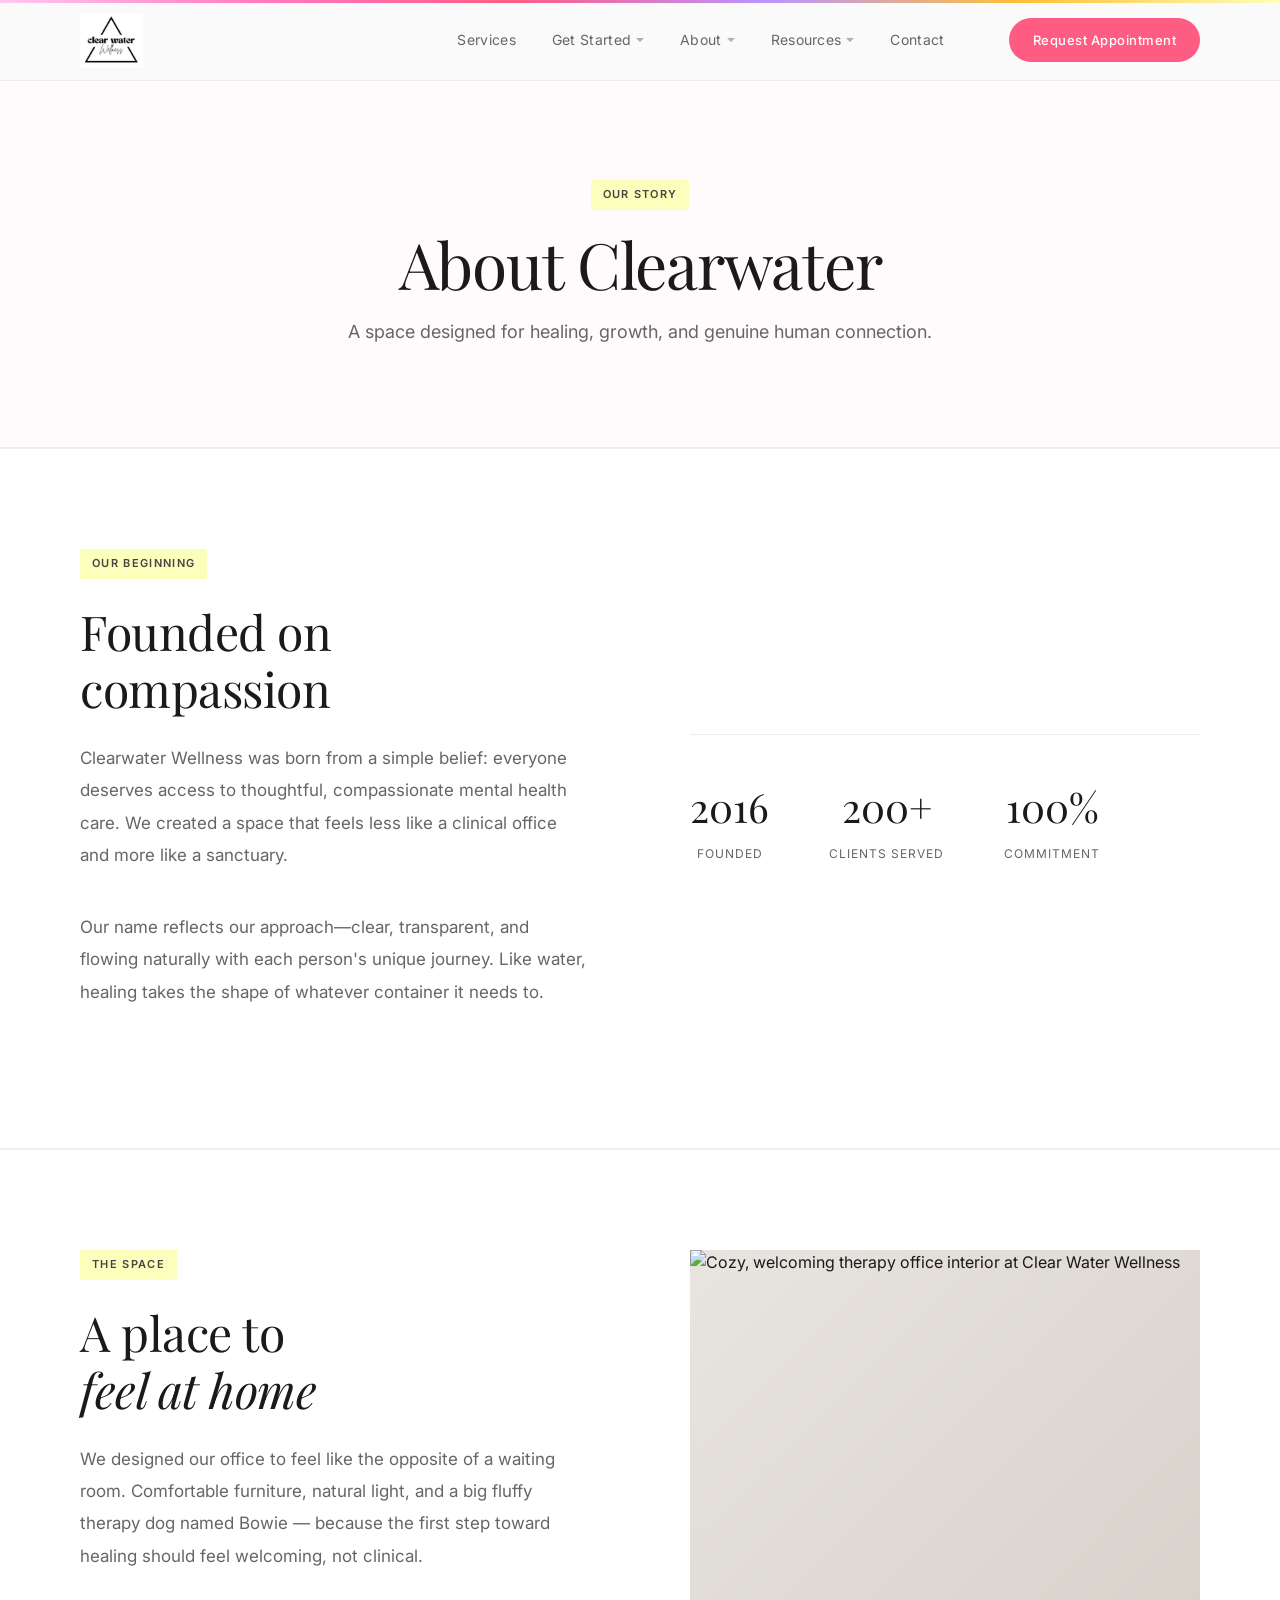
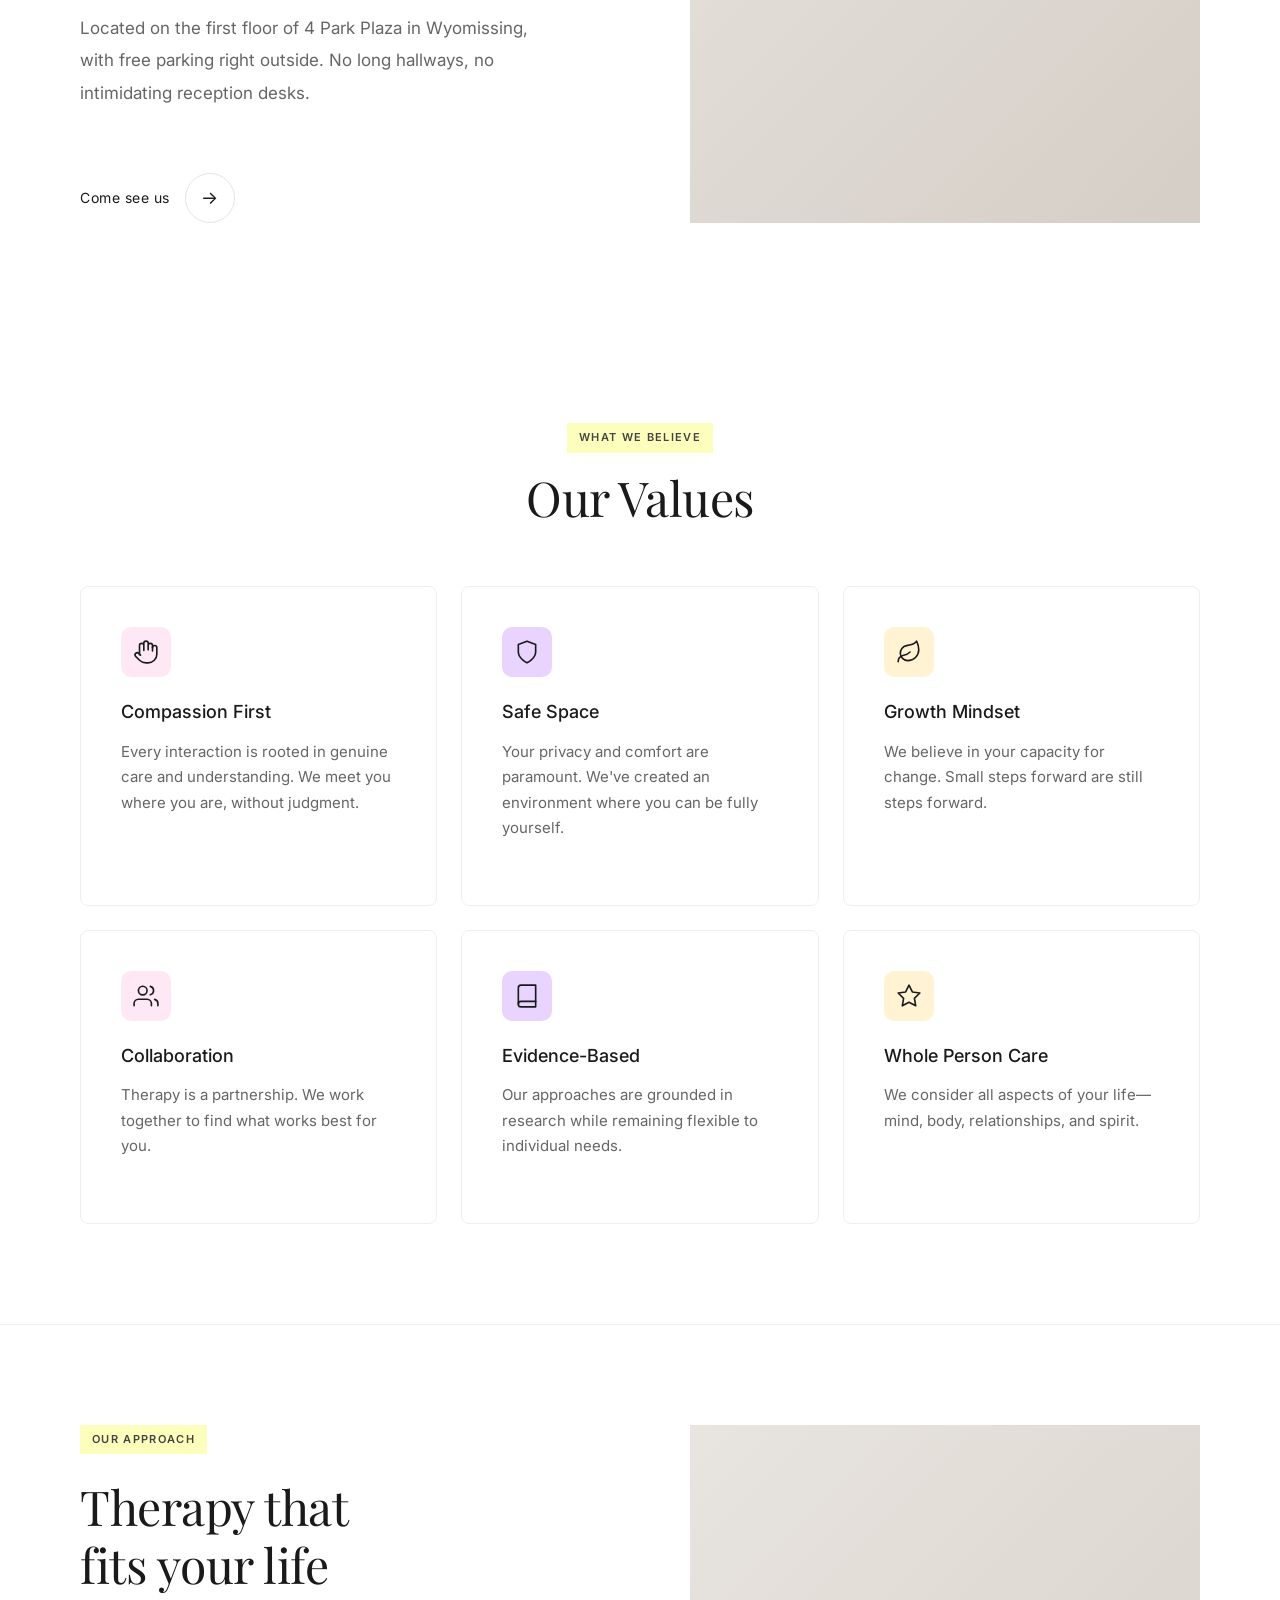
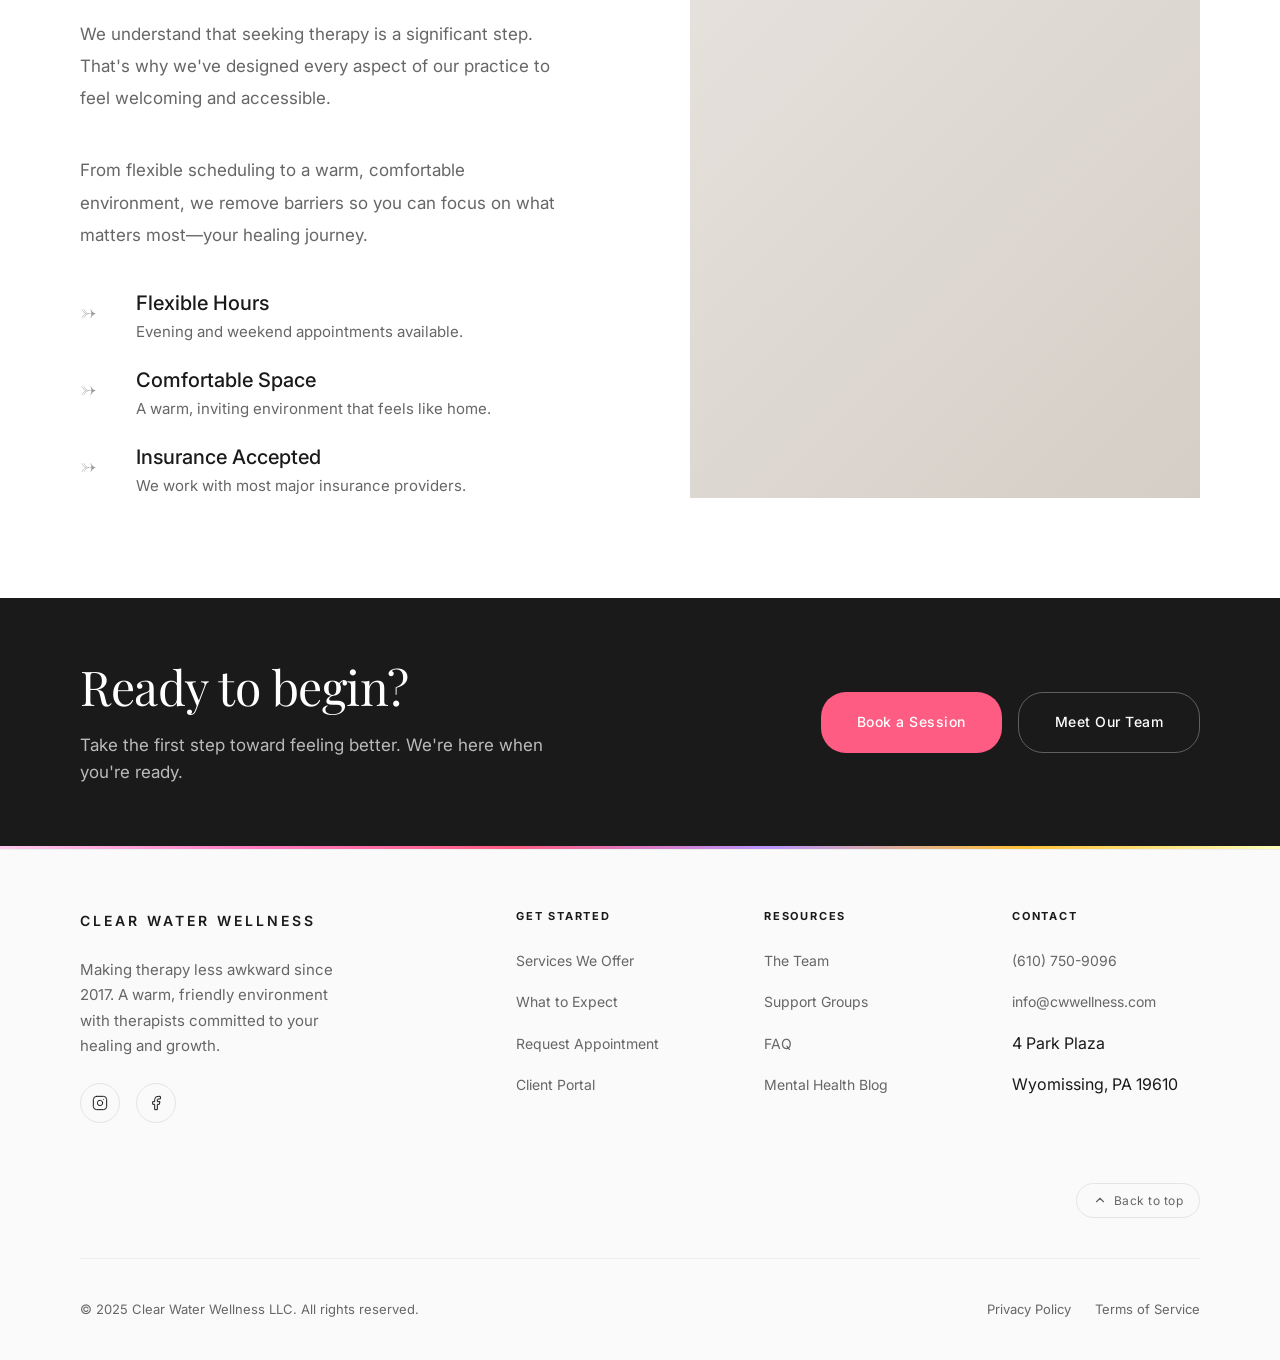
==== commit 0331ee86: "Add stock image slots across homepage, services, about, and team pages - index.html: Replace hero pl" ====
--- a/about.html
+++ b/about.html
@@ -109,6 +109,27 @@
     </div>
   </section>
 
+  <!-- Office Feature Image -->
+  <section class="approach section">
+    <div class="container">
+      <div class="approach__inner">
+        <div class="approach__content">
+          <span class="approach__tag">The Space</span>
+          <h2 class="approach__title">A place to<br><em>feel at home</em></h2>
+          <p class="approach__text">We designed our office to feel like the opposite of a waiting room. Comfortable furniture, natural light, and a big fluffy therapy dog named Bowie — because the first step toward healing should feel welcoming, not clinical.</p>
+          <p class="approach__text">Located on the first floor of 4 Park Plaza in Wyomissing, with free parking right outside. No long hallways, no intimidating reception desks.</p>
+          <a href="contact.html" class="hero__cta" style="margin-top: var(--spacing-md);">
+            <span>Come see us</span>
+            <span class="hero__cta-arrow">→</span>
+          </a>
+        </div>
+        <div class="approach__image">
+          <img src="images/about-office.jpg" alt="Cozy, welcoming therapy office interior at Clear Water Wellness" loading="lazy">
+        </div>
+      </div>
+    </div>
+  </section>
+
   <!-- Values Section -->
   <section class="services section" style="background: white;">
     <div class="container">
--- a/css/styles.css
+++ b/css/styles.css
@@ -665,6 +665,14 @@
 .approach__image {
   background: linear-gradient(135deg, #e8e4df 0%, #d4cec6 100%);
   min-height: 500px;
+  overflow: hidden;
+}
+
+.approach__image img {
+  width: 100%;
+  height: 100%;
+  object-fit: cover;
+  display: block;
 }
 
 /* =============================================
@@ -975,6 +983,11 @@
 
 .team-card__image-emoji {
   font-size: 80px;
+}
+
+.team-card__image-silhouette {
+  width: 80px;
+  opacity: 0.7;
 }
 
 .team-card__name {
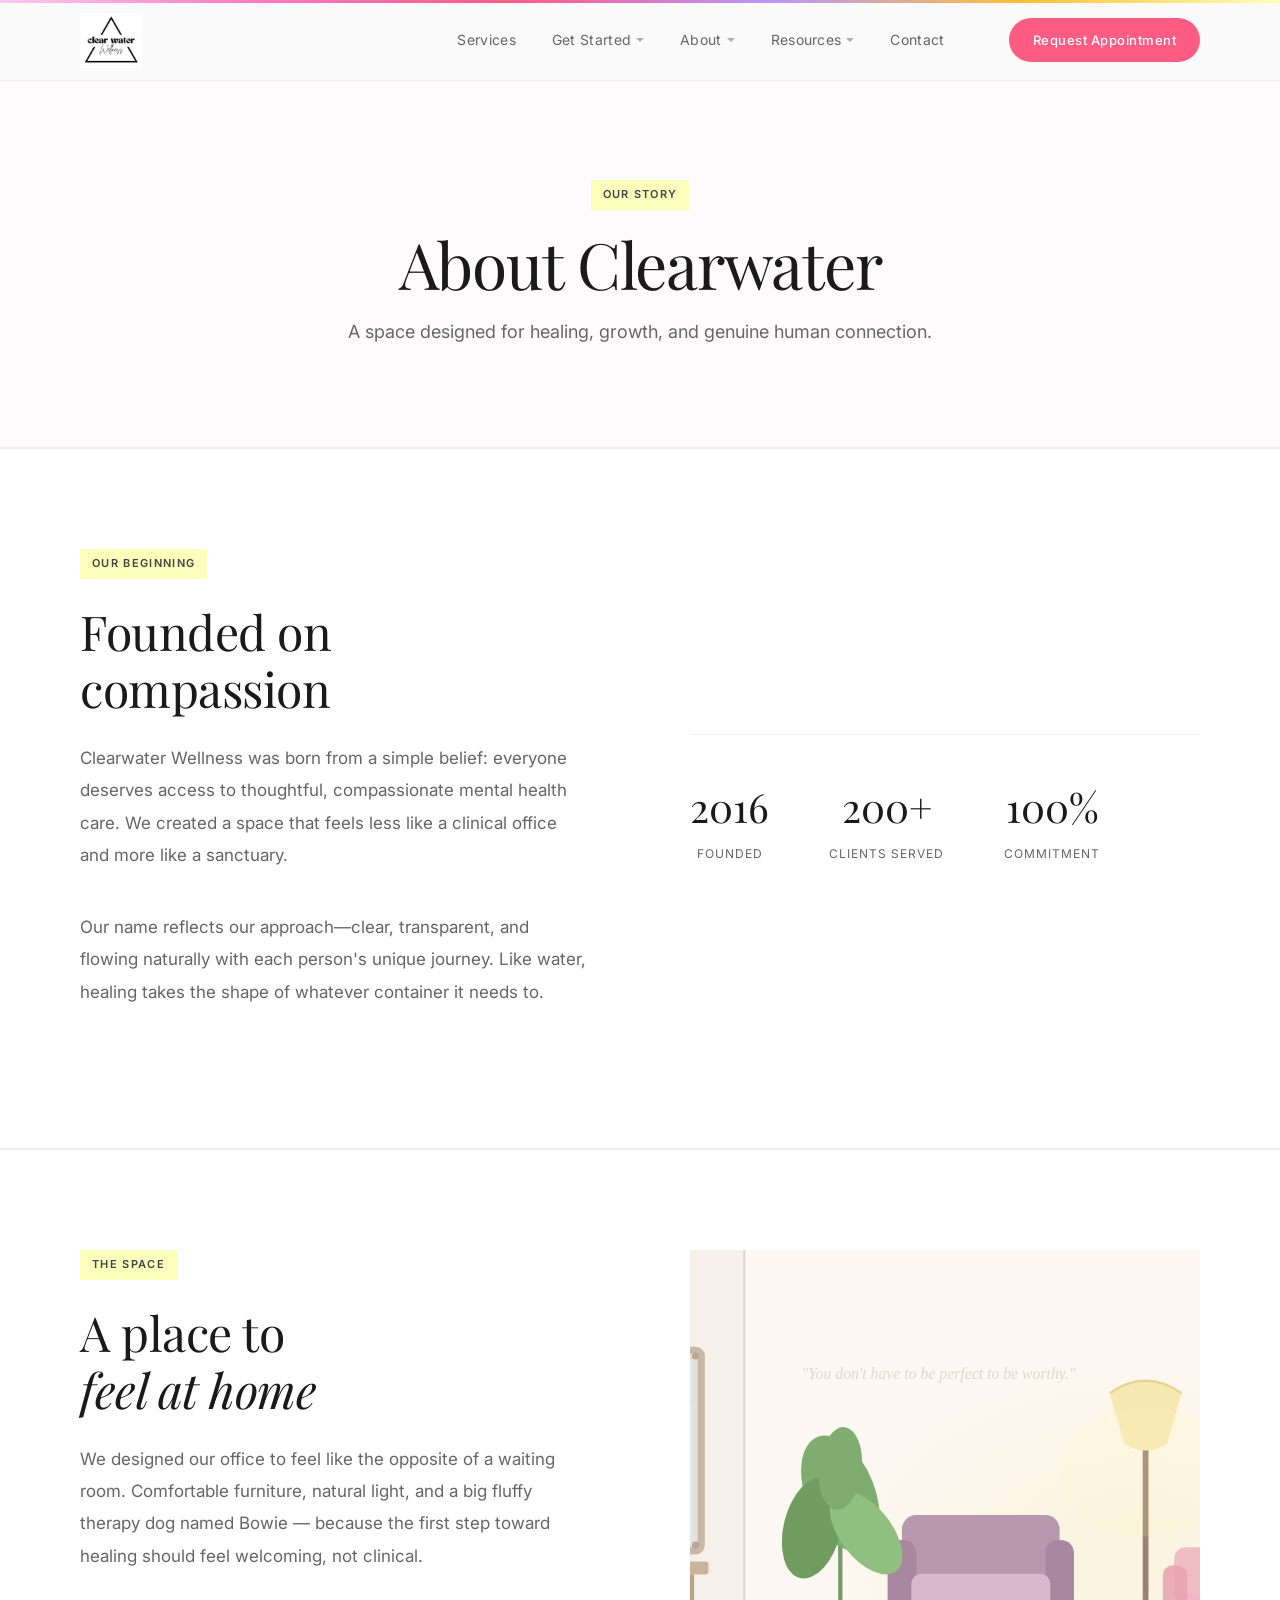
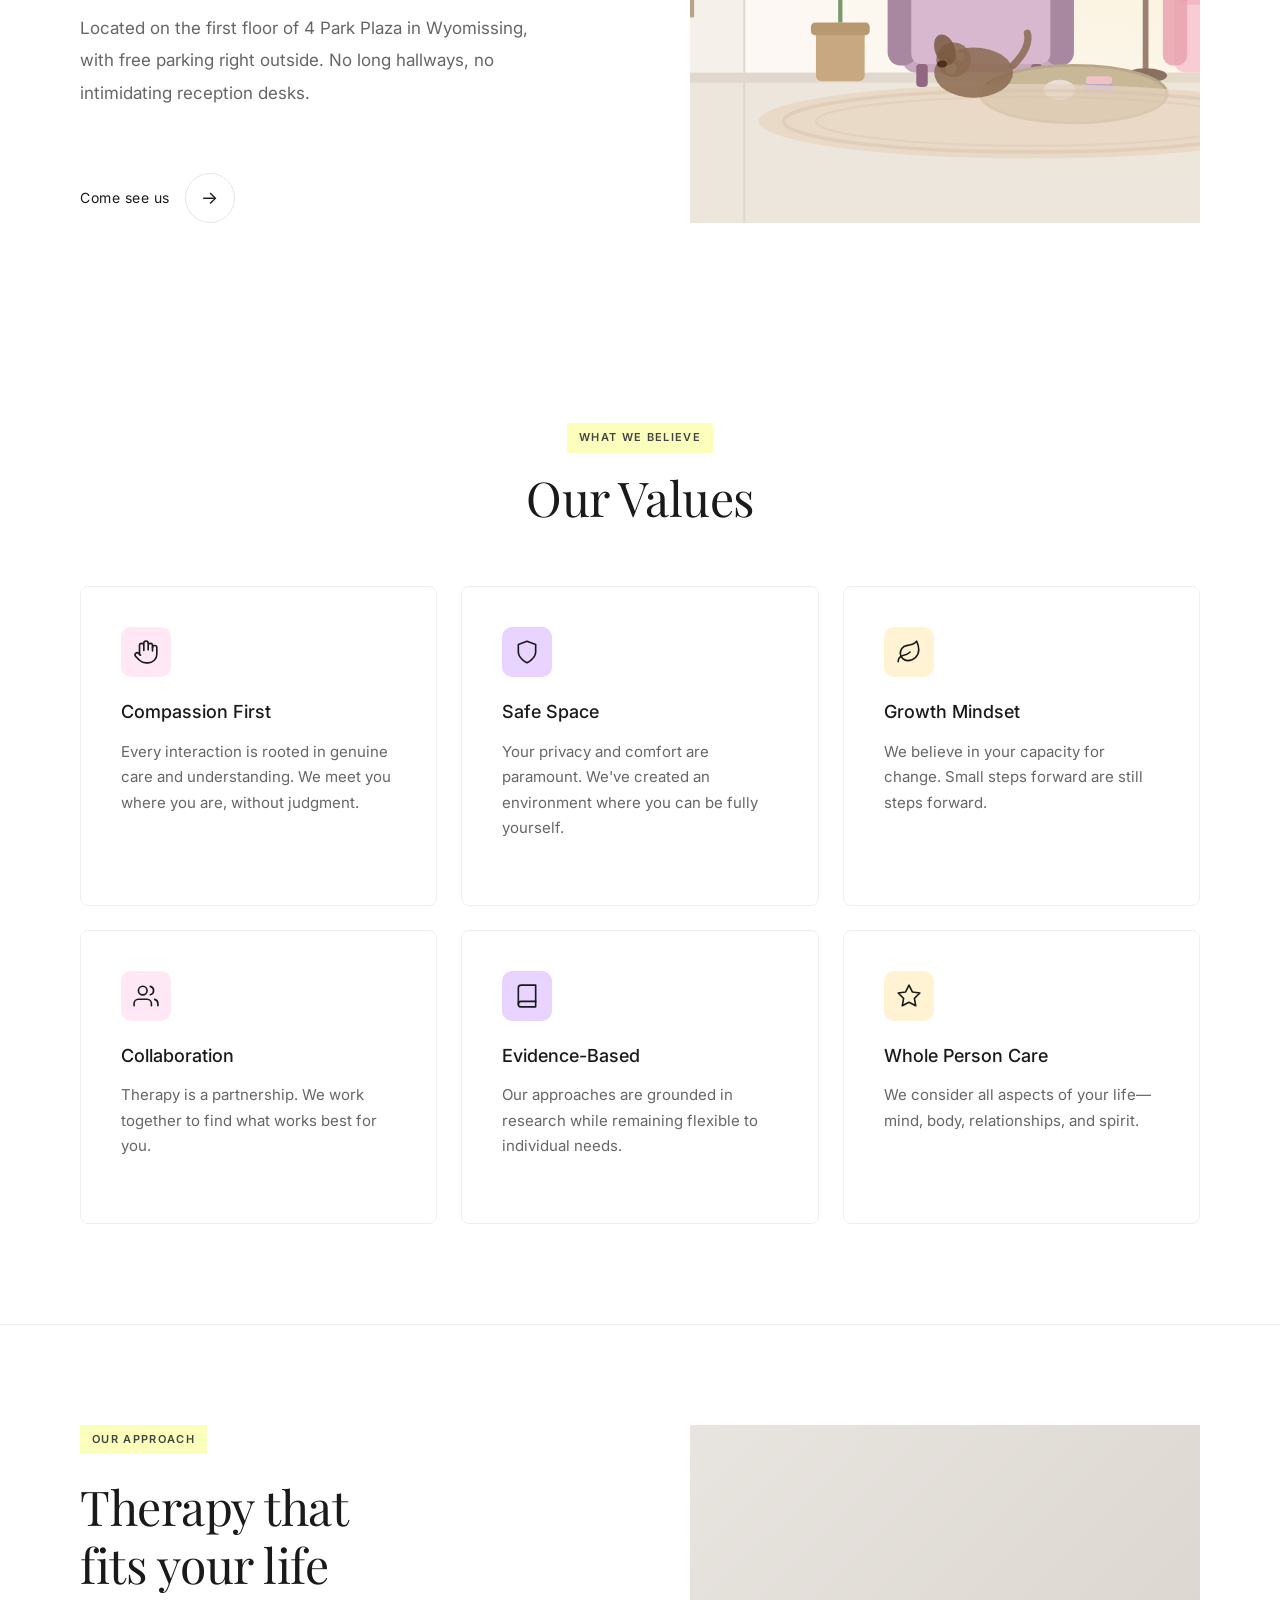
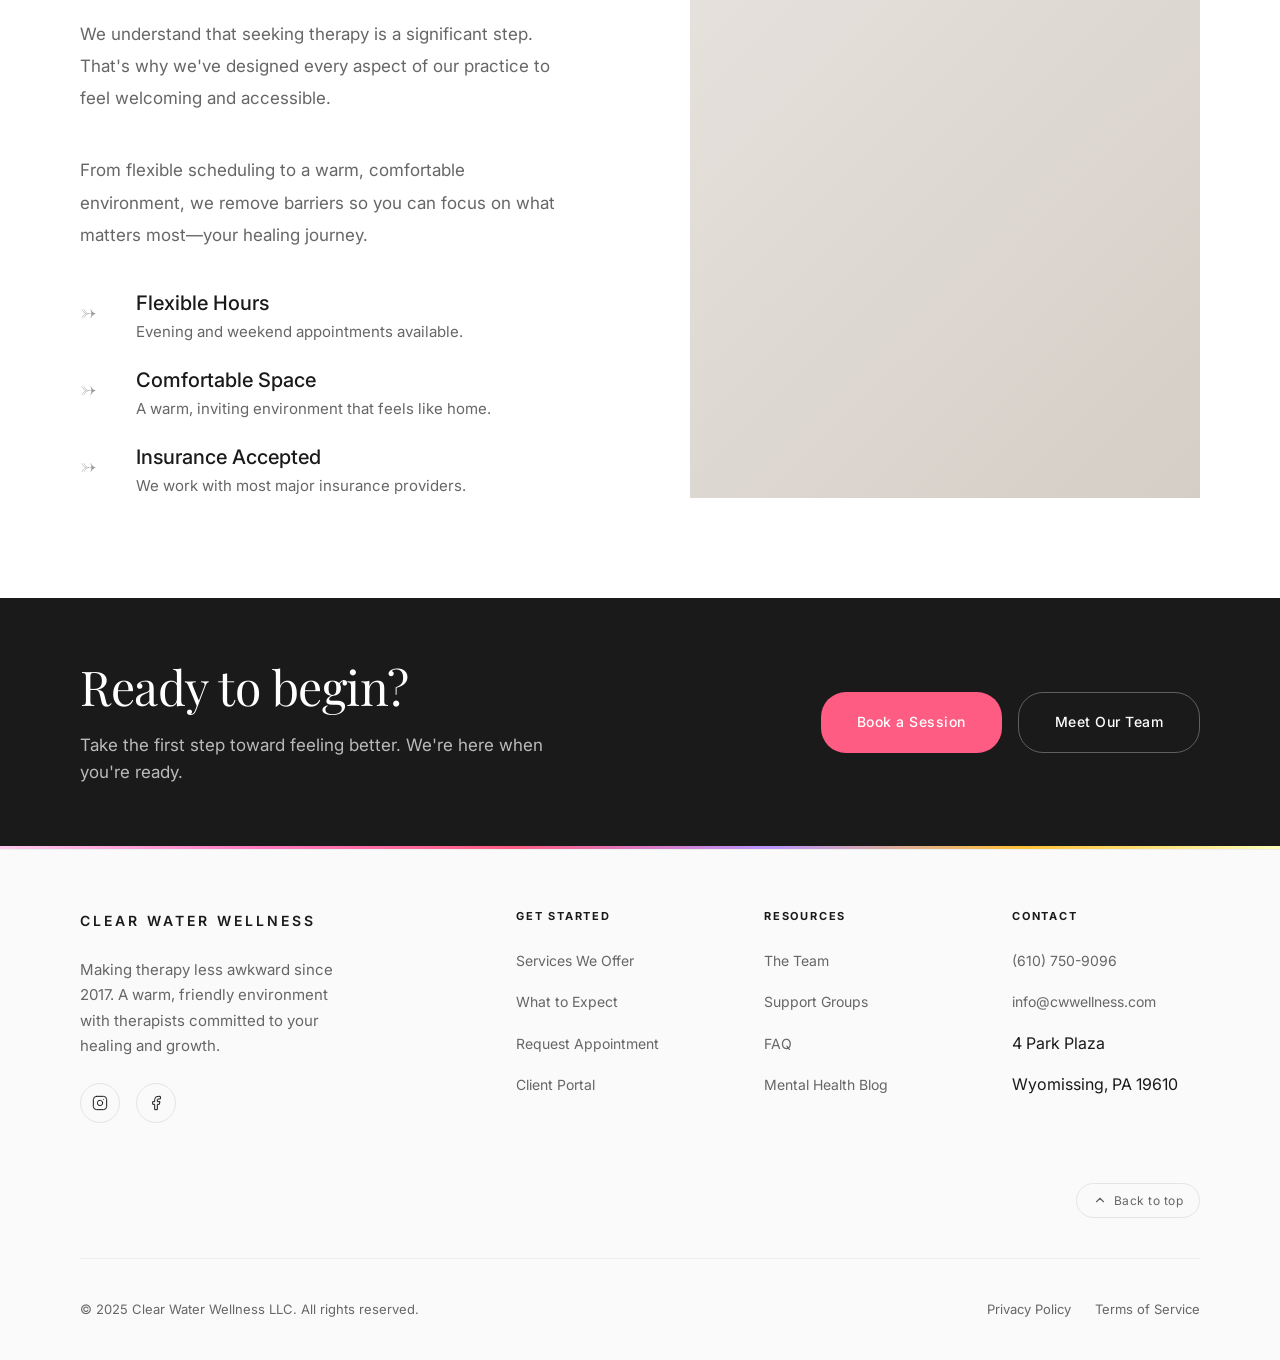
==== commit 18ba8441: "Add illustrated SVG images for hero, services, and about pages Custom SVG illustrations using the si" ====
--- a/about.html
+++ b/about.html
@@ -124,7 +124,7 @@
           </a>
         </div>
         <div class="approach__image">
-          <img src="images/about-office.jpg" alt="Cozy, welcoming therapy office interior at Clear Water Wellness" loading="lazy">
+          <img src="images/about-office.svg" alt="Cozy, welcoming therapy office interior at Clear Water Wellness" loading="lazy">
         </div>
       </div>
     </div>
